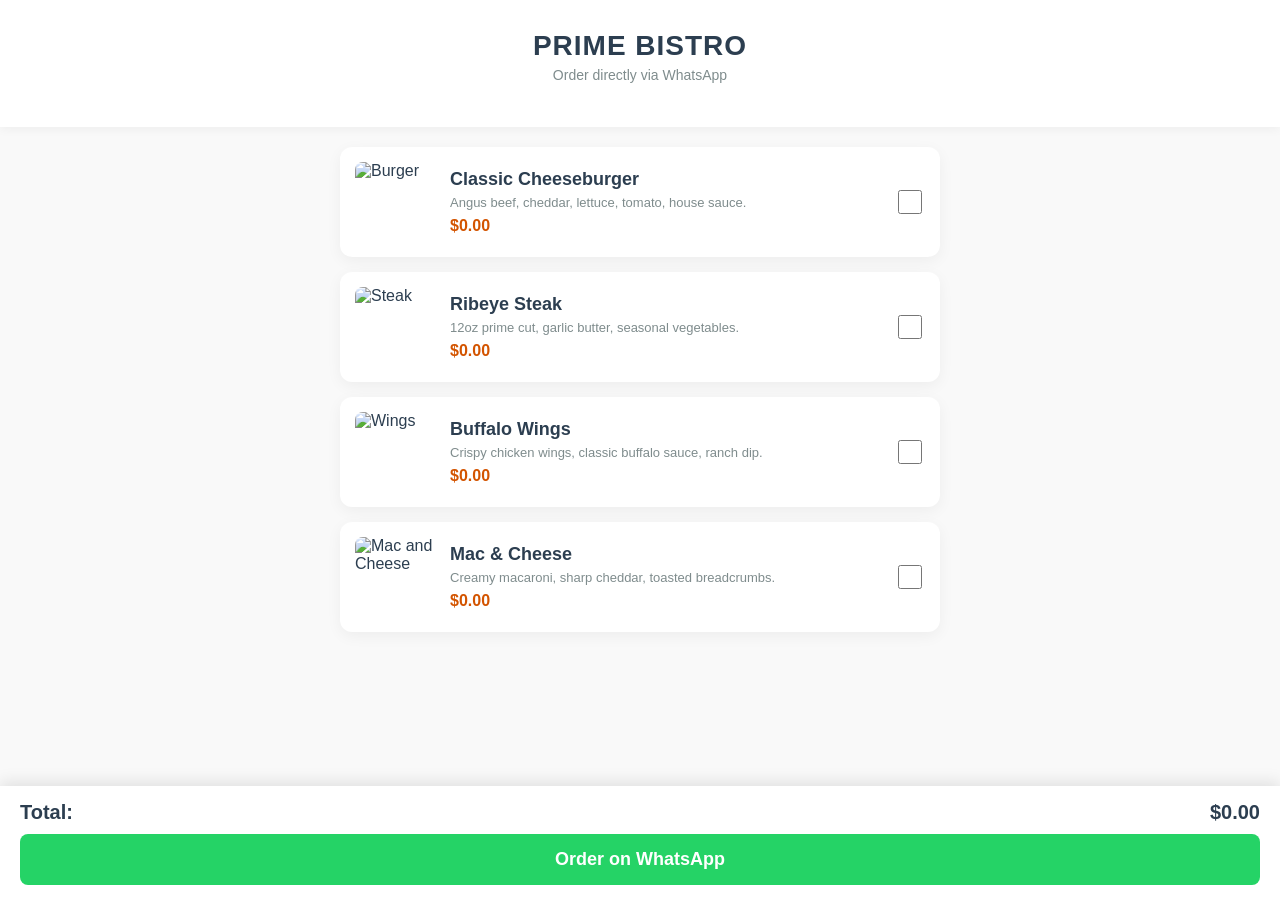
==== index.html @ 11af5650 "Update index.html" ====
<!DOCTYPE html>
<html lang="en">
<head>
    <meta charset="UTF-8">
    <meta name="viewport" content="width=device-width, initial-scale=1.0">
    <title>American Bistro Menu</title>
    <style>
        /* Design moderne et épuré pour les USA */
        :root {
            --primary-color: #d35400; /* Orange/rouge chaleureux pour l'appétit */
            --bg-color: #f9f9f9;
            --text-color: #2c3e50;
            --text-muted: #7f8c8d;
        }

        body {
            font-family: 'Segoe UI', Tahoma, Geneva, Verdana, sans-serif;
            background-color: var(--bg-color);
            color: var(--text-color);
            margin: 0;
            padding-bottom: 100px; 
        }

        header {
            background-color: #fff;
            text-align: center;
            padding: 30px 20px;
            box-shadow: 0 2px 10px rgba(0,0,0,0.05);
            margin-bottom: 20px;
        }

        header h1 {
            margin: 0;
            font-size: 28px;
            font-weight: 800;
            letter-spacing: 1px;
            text-transform: uppercase;
        }

        header p {
            margin-top: 5px;
            font-size: 14px;
            color: var(--text-muted);
        }

        .menu-container {
            padding: 0 20px;
            max-width: 600px;
            margin: auto;
        }

        /* La carte du plat : image à gauche, texte à droite */
        .plat {
            background: white;
            border-radius: 12px;
            padding: 15px;
            margin-bottom: 15px;
            display: flex;
            align-items: center;
            box-shadow: 0 4px 15px rgba(0,0,0,0.05);
            gap: 15px; /* Espace entre l'image et le texte */
        }

        .plat-image {
            width: 80px;
            height: 80px;
            border-radius: 8px;
            object-fit: cover; /* L'image remplit le carré sans se déformer */
        }

        .plat-info {
            flex-grow: 1; /* Le texte prend tout l'espace restant */
        }

        .plat-info h3 {
            margin: 0 0 5px 0;
            font-size: 18px;
            color: var(--text-color);
        }

        .plat-info p {
            margin: 0;
            font-size: 13px;
            color: var(--text-muted);
            line-height: 1.3;
        }

        .prix {
            font-weight: bold;
            color: var(--primary-color);
            font-size: 16px;
            margin-top: 5px;
            display: block;
        }

        input[type="checkbox"] {
            width: 24px;
            height: 24px;
            accent-color: var(--primary-color);
            cursor: pointer;
        }

        /* Barre de commande en bas */
        .panier {
            position: fixed;
            bottom: 0;
            left: 0;
            right: 0;
            background: white;
            padding: 15px 20px;
            box-shadow: 0 -4px 15px rgba(0,0,0,0.1);
            display: flex;
            flex-direction: column;
            gap: 10px;
        }

        .total-ligne {
            display: flex;
            justify-content: space-between;
            font-weight: bold;
            font-size: 20px;
        }

        .bouton-whatsapp {
            background-color: #25D366; /* Vert WhatsApp */
            color: white;
            border: none;
            padding: 15px;
            border-radius: 8px;
            font-size: 18px;
            font-weight: bold;
            width: 100%;
            cursor: pointer;
        }
    </style>
</head>
<body>

    <header>
        <h1>Prime Bistro</h1>
        <p>Order directly via WhatsApp</p>
    </header>

    <div class="menu-container">
        
        <!-- PLAT 1 -->
        <div class="plat">
            <img src="https://images.unsplash.com/photo-1568901346375-23c9450c58cd?w=200&q=80" alt="Burger" class="plat-image">
            <div class="plat-info">
                <h3>Classic Cheeseburger</h3>
                <p>Angus beef, cheddar, lettuce, tomato, house sauce.</p>
                <!-- LE RESTAURATEUR MET SON PRIX ICI DANS data-prix -->
                <span class="prix">$0.00</span>
            </div>
            <input type="checkbox" class="case-plat" data-nom="Classic Cheeseburger" data-prix="0">
        </div>

        <!-- PLAT 2 -->
        <div class="plat">
            <img src="https://images.unsplash.com/photo-1600891964092-4316c288032e?w=200&q=80" alt="Steak" class="plat-image">
            <div class="plat-info">
                <h3>Ribeye Steak</h3>
                <p>12oz prime cut, garlic butter, seasonal vegetables.</p>
                <span class="prix">$0.00</span>
            </div>
            <input type="checkbox" class="case-plat" data-nom="Ribeye Steak" data-prix="0">
        </div>

        <!-- PLAT 3 -->
        <div class="plat">
            <img src="https://images.unsplash.com/photo-1524114664604-cd8133cd67bd?w=200&q=80" alt="Wings" class="plat-image">
            <div class="plat-info">
                <h3>Buffalo Wings</h3>
                <p>Crispy chicken wings, classic buffalo sauce, ranch dip.</p>
                <span class="prix">$0.00</span>
            </div>
            <input type="checkbox" class="case-plat" data-nom="Buffalo Wings" data-prix="0">
        </div>

        <!-- PLAT 4 -->
        <div class="plat">
            <img src="https://images.unsplash.com/photo-1543339308-43e59d6b73a6?w=200&q=80" alt="Mac and Cheese" class="plat-image">
            <div class="plat-info">
                <h3>Mac & Cheese</h3>
                <p>Creamy macaroni, sharp cheddar, toasted breadcrumbs.</p>
                <span class="prix">$0.00</span>
            </div>
            <input type="checkbox" class="case-plat" data-nom="Mac & Cheese" data-prix="0">
        </div>

    </div>

    <div class="panier">
        <div class="total-ligne">
            <span>Total:</span>
            <span id="affichage-total">$0.00</span>
        </div>
        <button class="bouton-whatsapp" onclick="commander()">Order on WhatsApp</button>
    </div>

    <script>
        const cases = document.querySelectorAll('.case-plat');
        const affichageTotal = document.getElementById('affichage-total');

        function calculerTotal() {
            let total = 0;
            cases.forEach(caseACocher => {
                if (caseACocher.checked) {
                    total += parseFloat(caseACocher.dataset.prix);
                }
            });
            // Affiche le total avec 2 décimales
            affichageTotal.innerText = "$" + total.toFixed(2);
        }

        cases.forEach(caseACocher => {
            caseACocher.addEventListener('change', calculerTotal);
        });

        function commander() {
            let message = "Hello, I would like to order:\n";
            let total = 0;
            let aChoisiUnPlat = false;

            cases.forEach(caseACocher => {
                if (caseACocher.checked) {
                    aChoisiUnPlat = true;
                    let prix = parseFloat(caseACocher.dataset.prix);
                    message += "- " + caseACocher.dataset.nom + " ($" + prix.toFixed(2) + ")\n";
                    total += prix;
                }
            });

            if (!aChoisiUnPlat) {
                alert("Please select at least one dish.");
                return;
            }

            message += "\n*Total: $" + total.toFixed(2) + "*";

            // METTRE LE NUMÉRO DU RESTAURANT ICI
            const numeroWhatsApp = "15551234567"; 
            
            const lien = "https://wa.me/" + numeroWhatsApp + "?text=" + encodeURIComponent(message);
            window.open(lien, '_blank');
        }
    </script>
</body>
            </html>
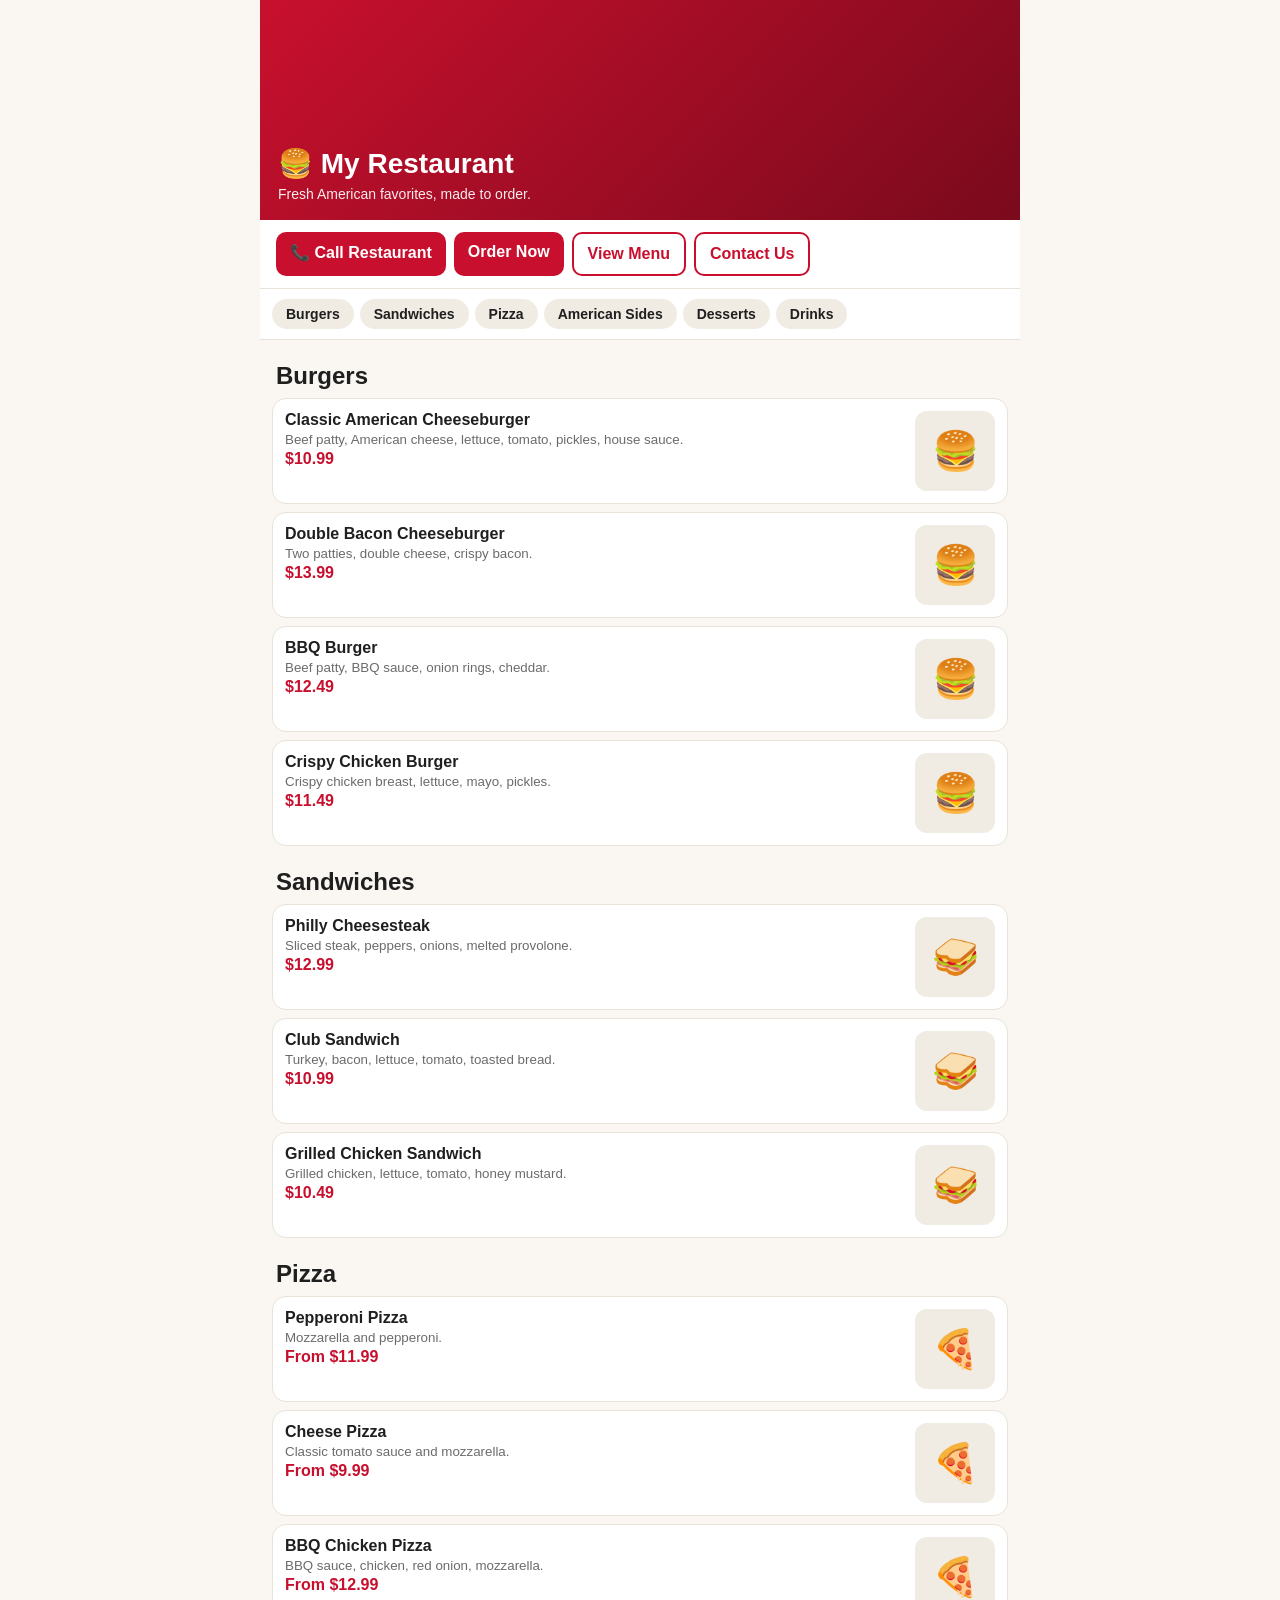
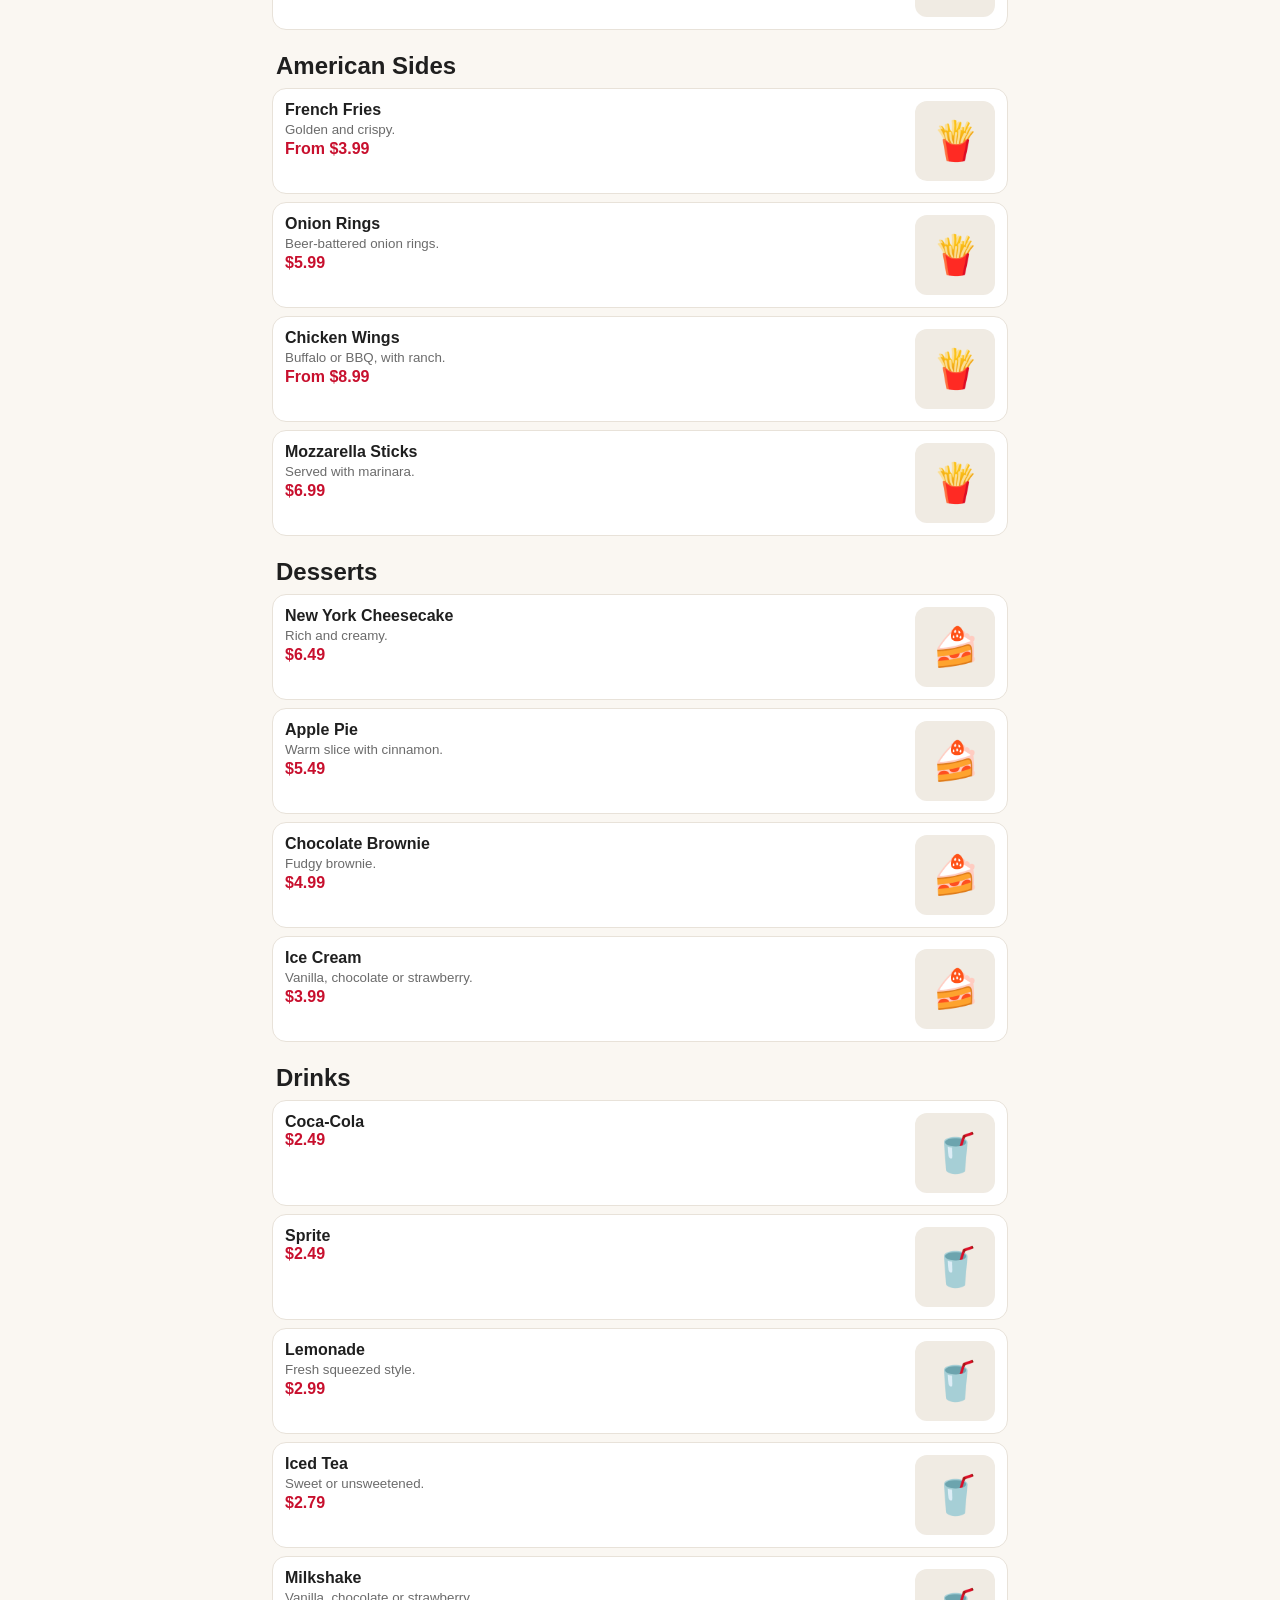
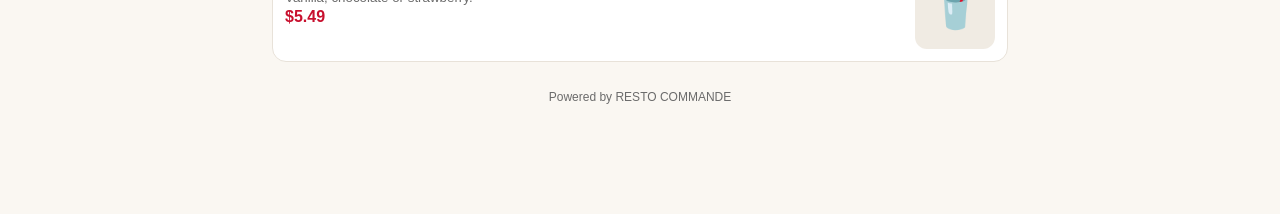
==== commit 43c3ef62: "Update index.html" ====
--- a/index.html
+++ b/index.html
@@ -1,249 +1,253 @@
-<!DOCTYPE html>
+<!doctype html>
 <html lang="en">
 <head>
-    <meta charset="UTF-8">
-    <meta name="viewport" content="width=device-width, initial-scale=1.0">
-    <title>American Bistro Menu</title>
-    <style>
-        /* Design moderne et épuré pour les USA */
-        :root {
-            --primary-color: #d35400; /* Orange/rouge chaleureux pour l'appétit */
-            --bg-color: #f9f9f9;
-            --text-color: #2c3e50;
-            --text-muted: #7f8c8d;
-        }
-
-        body {
-            font-family: 'Segoe UI', Tahoma, Geneva, Verdana, sans-serif;
-            background-color: var(--bg-color);
-            color: var(--text-color);
-            margin: 0;
-            padding-bottom: 100px; 
-        }
-
-        header {
-            background-color: #fff;
-            text-align: center;
-            padding: 30px 20px;
-            box-shadow: 0 2px 10px rgba(0,0,0,0.05);
-            margin-bottom: 20px;
-        }
-
-        header h1 {
-            margin: 0;
-            font-size: 28px;
-            font-weight: 800;
-            letter-spacing: 1px;
-            text-transform: uppercase;
-        }
-
-        header p {
-            margin-top: 5px;
-            font-size: 14px;
-            color: var(--text-muted);
-        }
-
-        .menu-container {
-            padding: 0 20px;
-            max-width: 600px;
-            margin: auto;
-        }
-
-        /* La carte du plat : image à gauche, texte à droite */
-        .plat {
-            background: white;
-            border-radius: 12px;
-            padding: 15px;
-            margin-bottom: 15px;
-            display: flex;
-            align-items: center;
-            box-shadow: 0 4px 15px rgba(0,0,0,0.05);
-            gap: 15px; /* Espace entre l'image et le texte */
-        }
-
-        .plat-image {
-            width: 80px;
-            height: 80px;
-            border-radius: 8px;
-            object-fit: cover; /* L'image remplit le carré sans se déformer */
-        }
-
-        .plat-info {
-            flex-grow: 1; /* Le texte prend tout l'espace restant */
-        }
-
-        .plat-info h3 {
-            margin: 0 0 5px 0;
-            font-size: 18px;
-            color: var(--text-color);
-        }
-
-        .plat-info p {
-            margin: 0;
-            font-size: 13px;
-            color: var(--text-muted);
-            line-height: 1.3;
-        }
-
-        .prix {
-            font-weight: bold;
-            color: var(--primary-color);
-            font-size: 16px;
-            margin-top: 5px;
-            display: block;
-        }
-
-        input[type="checkbox"] {
-            width: 24px;
-            height: 24px;
-            accent-color: var(--primary-color);
-            cursor: pointer;
-        }
-
-        /* Barre de commande en bas */
-        .panier {
-            position: fixed;
-            bottom: 0;
-            left: 0;
-            right: 0;
-            background: white;
-            padding: 15px 20px;
-            box-shadow: 0 -4px 15px rgba(0,0,0,0.1);
-            display: flex;
-            flex-direction: column;
-            gap: 10px;
-        }
-
-        .total-ligne {
-            display: flex;
-            justify-content: space-between;
-            font-weight: bold;
-            font-size: 20px;
-        }
-
-        .bouton-whatsapp {
-            background-color: #25D366; /* Vert WhatsApp */
-            color: white;
-            border: none;
-            padding: 15px;
-            border-radius: 8px;
-            font-size: 18px;
-            font-weight: bold;
-            width: 100%;
-            cursor: pointer;
-        }
-    </style>
+<meta charset="utf-8">
+<meta name="viewport" content="width=device-width,initial-scale=1">
+<title>Order Online | RESTO COMMANDE</title>
+<meta name="description" content="Order online for pickup or delivery.">
+<meta name="theme-color" content="#c8102e">
+<style>
+:root{--p:#c8102e;--bg:#faf7f2;--card:#fff;--tx:#1f1f1f;--mut:#6b6b6b;--bd:#e8e2d9}
+*{box-sizing:border-box}
+body{margin:0;font-family:-apple-system,BlinkMacSystemFont,"Segoe UI",Roboto,sans-serif;background:var(--bg);color:var(--tx);padding-bottom:90px}
+button{font:inherit;cursor:pointer}
+.wrap{max-width:760px;margin:0 auto}
+.hero{min-height:220px;background:linear-gradient(135deg,#c8102e,#7a0a1c);color:#fff;display:flex;align-items:flex-end}
+.hero .in{padding:18px;width:100%}
+.hero h1{margin:0;font-size:28px}
+.hero p{margin:6px 0 0;opacity:.92;font-size:14px}
+.actions{display:flex;gap:8px;padding:12px 16px;flex-wrap:wrap;background:var(--card);border-bottom:1px solid var(--bd)}
+.btn{border:0;border-radius:10px;padding:11px 14px;font-weight:600;text-decoration:none;display:inline-block;text-align:center}
+.btn.pri{background:var(--p);color:#fff}
+.btn.sec{background:#fff;color:var(--p);border:2px solid var(--p)}
+.btn.full{width:100%}
+.tabs{position:sticky;top:0;z-index:5;background:var(--card);display:flex;gap:6px;overflow-x:auto;padding:10px 12px;border-bottom:1px solid var(--bd)}
+.tabs a{white-space:nowrap;padding:7px 14px;border-radius:20px;background:#f0ebe3;color:var(--tx);text-decoration:none;font-size:14px;font-weight:600}
+h2{margin:22px 16px 8px}
+.item{display:flex;gap:12px;background:var(--card);margin:8px 12px;padding:12px;border-radius:14px;border:1px solid var(--bd);cursor:pointer}
+.item .t{flex:1;min-width:0}
+.item b{display:block}
+.item small{color:var(--mut);display:block;margin:3px 0}
+.item .pr{font-weight:700;color:var(--p)}
+.thumb{width:80px;height:80px;border-radius:12px;background:#f0ebe3;display:flex;align-items:center;justify-content:center;font-size:38px;flex:none}
+.bar{position:fixed;left:0;right:0;bottom:0;padding:10px 12px;background:var(--card);border-top:1px solid var(--bd);z-index:10}
+.back{position:fixed;inset:0;background:rgba(0,0,0,.5);z-index:20;display:flex;align-items:flex-end;justify-content:center}
+.sheet{background:#fff;width:100%;max-width:560px;max-height:92vh;overflow:auto;border-radius:18px 18px 0 0;padding:16px}
+.sheet h3{margin:0 0 8px}
+label.opt{display:flex;justify-content:space-between;padding:10px 0;border-bottom:1px solid var(--bd)}
+label.opt input{width:auto;margin:0 8px 0 0}
+input,textarea{width:100%;padding:11px;border:1px solid #cfc8bd;border-radius:10px;font:inherit;margin:4px 0 10px}
+.row{display:flex;justify-content:space-between;align-items:center;gap:8px}
+.qty{display:flex;align-items:center;gap:12px}
+.qty button{width:34px;height:34px;border-radius:50%;border:1px solid var(--bd);background:#fff;font-size:18px}
+.seg{display:flex;gap:8px;margin-bottom:10px}
+.seg button{flex:1;padding:10px;border-radius:10px;border:2px solid var(--bd);background:#fff;font-weight:600}
+.seg button.on{border-color:var(--p);color:var(--p)}
+.tot div{display:flex;justify-content:space-between;padding:3px 0}
+.muted{color:var(--mut)}
+.center{text-align:center;padding:30px 16px}
+footer{text-align:center;color:var(--mut);font-size:12px;padding:20px}
+</style>
 </head>
 <body>
-
-    <header>
-        <h1>Prime Bistro</h1>
-        <p>Order directly via WhatsApp</p>
-    </header>
-
-    <div class="menu-container">
-        
-        <!-- PLAT 1 -->
-        <div class="plat">
-            <img src="https://images.unsplash.com/photo-1568901346375-23c9450c58cd?w=200&q=80" alt="Burger" class="plat-image">
-            <div class="plat-info">
-                <h3>Classic Cheeseburger</h3>
-                <p>Angus beef, cheddar, lettuce, tomato, house sauce.</p>
-                <!-- LE RESTAURATEUR MET SON PRIX ICI DANS data-prix -->
-                <span class="prix">$0.00</span>
-            </div>
-            <input type="checkbox" class="case-plat" data-nom="Classic Cheeseburger" data-prix="0">
-        </div>
-
-        <!-- PLAT 2 -->
-        <div class="plat">
-            <img src="https://images.unsplash.com/photo-1600891964092-4316c288032e?w=200&q=80" alt="Steak" class="plat-image">
-            <div class="plat-info">
-                <h3>Ribeye Steak</h3>
-                <p>12oz prime cut, garlic butter, seasonal vegetables.</p>
-                <span class="prix">$0.00</span>
-            </div>
-            <input type="checkbox" class="case-plat" data-nom="Ribeye Steak" data-prix="0">
-        </div>
-
-        <!-- PLAT 3 -->
-        <div class="plat">
-            <img src="https://images.unsplash.com/photo-1524114664604-cd8133cd67bd?w=200&q=80" alt="Wings" class="plat-image">
-            <div class="plat-info">
-                <h3>Buffalo Wings</h3>
-                <p>Crispy chicken wings, classic buffalo sauce, ranch dip.</p>
-                <span class="prix">$0.00</span>
-            </div>
-            <input type="checkbox" class="case-plat" data-nom="Buffalo Wings" data-prix="0">
-        </div>
-
-        <!-- PLAT 4 -->
-        <div class="plat">
-            <img src="https://images.unsplash.com/photo-1543339308-43e59d6b73a6?w=200&q=80" alt="Mac and Cheese" class="plat-image">
-            <div class="plat-info">
-                <h3>Mac & Cheese</h3>
-                <p>Creamy macaroni, sharp cheddar, toasted breadcrumbs.</p>
-                <span class="prix">$0.00</span>
-            </div>
-            <input type="checkbox" class="case-plat" data-nom="Mac & Cheese" data-prix="0">
-        </div>
-
-    </div>
-
-    <div class="panier">
-        <div class="total-ligne">
-            <span>Total:</span>
-            <span id="affichage-total">$0.00</span>
-        </div>
-        <button class="bouton-whatsapp" onclick="commander()">Order on WhatsApp</button>
-    </div>
-
-    <script>
-        const cases = document.querySelectorAll('.case-plat');
-        const affichageTotal = document.getElementById('affichage-total');
-
-        function calculerTotal() {
-            let total = 0;
-            cases.forEach(caseACocher => {
-                if (caseACocher.checked) {
-                    total += parseFloat(caseACocher.dataset.prix);
-                }
-            });
-            // Affiche le total avec 2 décimales
-            affichageTotal.innerText = "$" + total.toFixed(2);
-        }
-
-        cases.forEach(caseACocher => {
-            caseACocher.addEventListener('change', calculerTotal);
-        });
-
-        function commander() {
-            let message = "Hello, I would like to order:\n";
-            let total = 0;
-            let aChoisiUnPlat = false;
-
-            cases.forEach(caseACocher => {
-                if (caseACocher.checked) {
-                    aChoisiUnPlat = true;
-                    let prix = parseFloat(caseACocher.dataset.prix);
-                    message += "- " + caseACocher.dataset.nom + " ($" + prix.toFixed(2) + ")\n";
-                    total += prix;
-                }
-            });
-
-            if (!aChoisiUnPlat) {
-                alert("Please select at least one dish.");
-                return;
-            }
-
-            message += "\n*Total: $" + total.toFixed(2) + "*";
-
-            // METTRE LE NUMÉRO DU RESTAURANT ICI
-            const numeroWhatsApp = "15551234567"; 
-            
-            const lien = "https://wa.me/" + numeroWhatsApp + "?text=" + encodeURIComponent(message);
-            window.open(lien, '_blank');
-        }
-    </script>
+<div class="wrap" id="app"></div>
+<div id="modal"></div>
+
+<script>
+/* RÉGLAGES DU RESTAURANT : modifie ici (nom, téléphone, etc.) */
+var RESTO = {
+  name: "My Restaurant",
+  description: "Fresh American favorites, made to order.",
+  phone: "",
+  email: "",
+  address: "",
+  hours: "Mon-Sun: 11:00 AM - 10:00 PM",
+  pickup: true,
+  delivery: true,
+  deliveryFee: 3.99,
+  taxRate: 8
+};
+
+/* MENU : modifie les noms, descriptions et prix ici */
+var EX = [{name:"Extra cheese",price:1},{name:"Bacon",price:1.5},{name:"Avocado",price:1.5}];
+var PZ = function(a,b){return [{name:'Small 10"',price:a},{name:'Large 14"',price:b}];};
+var MENU = [
+ {cat:"Burgers",icon:"🍔",items:[
+  {id:"b1",name:"Classic American Cheeseburger",desc:"Beef patty, American cheese, lettuce, tomato, pickles, house sauce.",price:10.99,extras:EX},
+  {id:"b2",name:"Double Bacon Cheeseburger",desc:"Two patties, double cheese, crispy bacon.",price:13.99,extras:EX},
+  {id:"b3",name:"BBQ Burger",desc:"Beef patty, BBQ sauce, onion rings, cheddar.",price:12.49,extras:EX},
+  {id:"b4",name:"Crispy Chicken Burger",desc:"Crispy chicken breast, lettuce, mayo, pickles.",price:11.49,extras:EX}]},
+ {cat:"Sandwiches",icon:"🥪",items:[
+  {id:"s1",name:"Philly Cheesesteak",desc:"Sliced steak, peppers, onions, melted provolone.",price:12.99},
+  {id:"s2",name:"Club Sandwich",desc:"Turkey, bacon, lettuce, tomato, toasted bread.",price:10.99},
+  {id:"s3",name:"Grilled Chicken Sandwich",desc:"Grilled chicken, lettuce, tomato, honey mustard.",price:10.49}]},
+ {cat:"Pizza",icon:"🍕",items:[
+  {id:"p1",name:"Pepperoni Pizza",desc:"Mozzarella and pepperoni.",sizes:PZ(11.99,16.99),extras:[{name:"Extra cheese",price:1.5}]},
+  {id:"p2",name:"Cheese Pizza",desc:"Classic tomato sauce and mozzarella.",sizes:PZ(9.99,14.99),extras:[{name:"Extra cheese",price:1.5}]},
+  {id:"p3",name:"BBQ Chicken Pizza",desc:"BBQ sauce, chicken, red onion, mozzarella.",sizes:PZ(12.99,17.99)}]},
+ {cat:"American Sides",icon:"🍟",items:[
+  {id:"d1",name:"French Fries",desc:"Golden and crispy.",sizes:[{name:"Regular",price:3.99},{name:"Large",price:5.49}]},
+  {id:"d2",name:"Onion Rings",desc:"Beer-battered onion rings.",price:5.99},
+  {id:"d3",name:"Chicken Wings",desc:"Buffalo or BBQ, with ranch.",sizes:[{name:"6 pieces",price:8.99},{name:"12 pieces",price:14.99}]},
+  {id:"d4",name:"Mozzarella Sticks",desc:"Served with marinara.",price:6.99}]},
+ {cat:"Desserts",icon:"🍰",items:[
+  {id:"e1",name:"New York Cheesecake",desc:"Rich and creamy.",price:6.49},
+  {id:"e2",name:"Apple Pie",desc:"Warm slice with cinnamon.",price:5.49},
+  {id:"e3",name:"Chocolate Brownie",desc:"Fudgy brownie.",price:4.99},
+  {id:"e4",name:"Ice Cream",desc:"Vanilla, chocolate or strawberry.",price:3.99}]},
+ {cat:"Drinks",icon:"🥤",items:[
+  {id:"k1",name:"Coca-Cola",desc:"",price:2.49},
+  {id:"k2",name:"Sprite",desc:"",price:2.49},
+  {id:"k3",name:"Lemonade",desc:"Fresh squeezed style.",price:2.99},
+  {id:"k4",name:"Iced Tea",desc:"Sweet or unsweetened.",price:2.79},
+  {id:"k5",name:"Milkshake",desc:"Vanilla, chocolate or strawberry.",price:5.49}]}
+];
+
+/* CODE DE LA PAGE (ne rien modifier en dessous) */
+var cart = [], mode = RESTO.pickup ? "pickup" : "delivery", sel = null;
+try { cart = JSON.parse(localStorage.getItem("rc_cart") || "[]"); } catch (e) { cart = []; }
+
+function $(id){ return document.getElementById(id); }
+function esc(s){ return String(s == null ? "" : s).replace(/[&<>"']/g, function(c){ return {"&":"&amp;","<":"&lt;",">":"&gt;",'"':"&quot;","'":"&#39;"}[c]; }); }
+function money(n){ return "$" + Number(n || 0).toFixed(2); }
+function saveCart(){ try { localStorage.setItem("rc_cart", JSON.stringify(cart)); } catch (e) {} }
+function findItem(id){ for (var i=0;i<MENU.length;i++) for (var j=0;j<MENU[i].items.length;j++) if (MENU[i].items[j].id===id) return MENU[i].items[j]; return null; }
+function minPrice(it){ return it.sizes && it.sizes.length ? Math.min.apply(null, it.sizes.map(function(s){return s.price;})) : it.price; }
+function sub(){ return cart.reduce(function(a,l){ return a + l.unit*l.qty; }, 0); }
+
+function render(){
+  var h = '<div class="hero"><div class="in"><h1>🍔 '+esc(RESTO.name)+'</h1><p>'+esc(RESTO.description)+'</p></div></div>';
+  var tel = RESTO.phone ? 'href="tel:'+esc(RESTO.phone.replace(/[^+\d]/g,""))+'"' : 'href="#" onclick="alert(\'Phone number not available yet.\');return false"';
+  h += '<div class="actions"><a class="btn pri" '+tel+'>📞 Call Restaurant</a>'+
+       '<a class="btn pri" href="#menu">Order Now</a>'+
+       '<a class="btn sec" href="#menu">View Menu</a>'+
+       '<button class="btn sec" onclick="openInfo()">Contact Us</button></div>';
+  h += '<div class="tabs" id="menu">'+MENU.map(function(c,i){return '<a href="#c'+i+'">'+esc(c.cat)+'</a>';}).join("")+'</div>';
+  MENU.forEach(function(c,i){
+    h += '<h2 id="c'+i+'">'+esc(c.cat)+'</h2>';
+    c.items.forEach(function(x){
+      h += '<div class="item" onclick="openItem(\''+x.id+'\')"><div class="t"><b>'+esc(x.name)+'</b>'+
+           (x.desc?'<small>'+esc(x.desc)+'</small>':'')+
+           '<span class="pr">'+(x.sizes?'From ':'')+money(minPrice(x))+'</span></div>'+
+           '<div class="thumb">'+c.icon+'</div></div>';
+    });
+  });
+  h += '<footer>Powered by RESTO COMMANDE</footer>';
+  var n = cart.reduce(function(a,l){return a+l.qty;},0);
+  if (n) h += '<div class="bar"><button class="btn pri full" onclick="openCart()">View Cart ('+n+') · '+money(sub())+'</button></div>';
+  $("app").innerHTML = h;
+}
+
+function closeM(){ $("modal").innerHTML = ""; }
+
+function openInfo(){
+  $("modal").innerHTML = '<div class="back" onclick="if(event.target===this)closeM()"><div class="sheet"><h3>Contact Us</h3>'+
+    (RESTO.phone?'<p>📞 <a href="tel:'+esc(RESTO.phone.replace(/[^+\d]/g,""))+'">'+esc(RESTO.phone)+'</a></p>':'')+
+    (RESTO.email?'<p>✉️ <a href="mailto:'+esc(RESTO.email)+'">'+esc(RESTO.email)+'</a></p>':'')+
+    (RESTO.address?'<p>📍 '+esc(RESTO.address)+'</p>':'')+
+    (RESTO.hours?'<p>🕒 '+esc(RESTO.hours)+'</p>':'')+
+    (!RESTO.phone&&!RESTO.email&&!RESTO.address?'<p class="muted">Contact details coming soon.</p>':'')+
+    '<button class="btn sec full" onclick="closeM()">Close</button></div></div>';
+}
+
+function openItem(id){
+  var it = findItem(id); if (!it) return;
+  sel = {it:it, size:0, extras:[], qty:1, note:""};
+  drawItem();
+}
+function unitOf(){
+  var it = sel.it, u = it.sizes ? it.sizes[sel.size].price : it.price;
+  sel.extras.forEach(function(i){ u += it.extras[i].price; });
+  return u;
+}
+function drawItem(){
+  var it = sel.it;
+  var h = '<div class="back" onclick="if(event.target===this)closeM()"><div class="sheet"><h3>'+esc(it.name)+'</h3><p class="muted">'+esc(it.desc)+'</p>';
+  if (it.sizes) {
+    h += '<b>Size</b>' + it.sizes.map(function(s,i){
+      return '<label class="opt"><span><input type="radio" name="sz" '+(sel.size===i?'checked':'')+' onchange="selSize('+i+')">'+esc(s.name)+'</span><span>'+money(s.price)+'</span></label>';
+    }).join("");
+  }
+  if (it.extras) {
+    h += '<br><b>Extras</b>' + it.extras.map(function(s,i){
+      return '<label class="opt"><span><input type="checkbox" '+(sel.extras.indexOf(i)>=0?'checked':'')+' onchange="selExtra('+i+')">'+esc(s.name)+'</span><span>+'+money(s.price)+'</span></label>';
+    }).join("");
+  }
+  h += '<br><b>Special instructions</b><textarea rows="2" placeholder="No onions, extra sauce…" oninput="sel.note=this.value">'+esc(sel.note)+'</textarea>'+
+       '<div class="row"><div class="qty"><button onclick="selQty(-1)">−</button><b>'+sel.qty+'</b><button onclick="selQty(1)">+</button></div>'+
+       '<button class="btn pri" onclick="addCart()">Add · '+money(unitOf()*sel.qty)+'</button></div></div></div>';
+  $("modal").innerHTML = h;
+}
+function selSize(i){ sel.size = i; drawItem(); }
+function selExtra(i){ var k = sel.extras.indexOf(i); if (k>=0) sel.extras.splice(k,1); else sel.extras.push(i); drawItem(); }
+function selQty(d){ sel.qty = Math.max(1, sel.qty + d); drawItem(); }
+function addCart(){
+  var it = sel.it;
+  var size = it.sizes ? it.sizes[sel.size].name : "";
+  var ex = sel.extras.map(function(i){ return it.extras[i].name; });
+  var key = [it.id, size, ex.join("|"), sel.note].join("~");
+  var line = null;
+  cart.forEach(function(l){ if (l.key === key) line = l; });
+  if (line) line.qty += sel.qty;
+  else cart.push({key:key, name:it.name, size:size, extras:ex, unit:unitOf(), qty:sel.qty, note:sel.note});
+  saveCart(); closeM(); render();
+}
+
+function openCart(){
+  if (!cart.length) { closeM(); render(); return; }
+  if (mode==="pickup" && !RESTO.pickup) mode = "delivery";
+  if (mode==="delivery" && !RESTO.delivery) mode = "pickup";
+  var fee = mode==="delivery" ? RESTO.deliveryFee : 0;
+  var tax = sub()*RESTO.taxRate/100;
+  var total = sub()+fee+tax;
+  var h = '<div class="back" onclick="if(event.target===this)closeM()"><div class="sheet"><h3>Your Cart</h3>';
+  cart.forEach(function(l,i){
+    h += '<div class="row" style="padding:8px 0;border-bottom:1px solid var(--bd)"><div><b>'+esc(l.name)+'</b>'+(l.size?' <small>('+esc(l.size)+')</small>':'')+
+      (l.extras.length?'<br><small class="muted">+ '+esc(l.extras.join(", "))+'</small>':'')+
+      (l.note?'<br><small class="muted">“'+esc(l.note)+'”</small>':'')+'<br>'+money(l.unit*l.qty)+'</div>'+
+      '<div class="qty"><button onclick="cq('+i+',-1)">−</button><b>'+l.qty+'</b><button onclick="cq('+i+',1)">+</button></div></div>';
+  });
+  h += '<br><div class="seg">'+(RESTO.pickup?'<button class="'+(mode==="pickup"?"on":"")+'" onclick="setMode(\'pickup\')">Pickup</button>':'')+
+       (RESTO.delivery?'<button class="'+(mode==="delivery"?"on":"")+'" onclick="setMode(\'delivery\')">Delivery</button>':'')+'</div>'+
+    '<input id="cn" placeholder="Your name" autocomplete="name" value="'+esc(localStorage.getItem("rc_name")||"")+'">'+
+    '<input id="cp" type="tel" placeholder="Phone number" autocomplete="tel" value="'+esc(localStorage.getItem("rc_phone")||"")+'">'+
+    (mode==="delivery"?'<input id="ca" placeholder="Delivery address" autocomplete="street-address">':'')+
+    '<div class="tot"><div><span>Subtotal</span><span>'+money(sub())+'</span></div>'+
+    (mode==="delivery"?'<div><span>Delivery fee</span><span>'+money(fee)+'</span></div>':'')+
+    '<div><span>Tax</span><span>'+money(tax)+'</span></div>'+
+    '<div><b>Total</b><b>'+money(total)+'</b></div></div><br>'+
+    '<button class="btn pri full" onclick="placeOrder()">Place Order · '+money(total)+'</button>'+
+    '<p class="muted" style="font-size:12px;text-align:center">You pay the restaurant directly when you pick up or receive your order.</p></div></div>';
+  $("modal").innerHTML = h;
+}
+function cq(i,d){ cart[i].qty += d; if (cart[i].qty<=0) cart.splice(i,1); saveCart(); openCart(); render(); }
+function setMode(m){ mode = m; openCart(); }
+
+function placeOrder(){
+  var name = $("cn").value.trim(), phone = $("cp").value.trim();
+  var addr = mode==="delivery" ? $("ca").value.trim() : "";
+  if (!name || !phone) { alert("Please enter your name and phone number."); return; }
+  if (mode==="delivery" && !addr) { alert("Please enter your delivery address."); return; }
+  var fee = mode==="delivery" ? RESTO.deliveryFee : 0;
+  var tax = +(sub()*RESTO.taxRate/100).toFixed(2);
+  var total = +(sub()+fee+tax).toFixed(2);
+  var number = String(Date.now()).slice(-6);
+  var order = {number:number, type:mode, date:new Date().toISOString(), customer:{name:name,phone:phone,address:addr},
+               items:cart, subtotal:+sub().toFixed(2), fee:fee, tax:tax, total:total, status:"new"};
+  try {
+    var all = JSON.parse(localStorage.getItem("rc_orders") || "[]");
+    all.push(order);
+    localStorage.setItem("rc_orders", JSON.stringify(all));
+    localStorage.setItem("rc_name", name); localStorage.setItem("rc_phone", phone);
+  } catch (e) {}
+  cart = []; saveCart(); render();
+  $("modal").innerHTML = '<div class="back"><div class="sheet center"><h1>✅</h1><h3>Order sent!</h3>'+
+    '<p>Your order number is <b>#'+number+'</b>.<br>'+esc(RESTO.name)+' will start preparing it.</p>'+
+    (RESTO.phone?'<p class="muted">Questions? Call '+esc(RESTO.phone)+'</p>':'')+
+    '<button class="btn pri full" onclick="closeM()">Done</button></div></div>';
+}
+
+render();
+</script>
 </body>
-            </html>
+    </html>
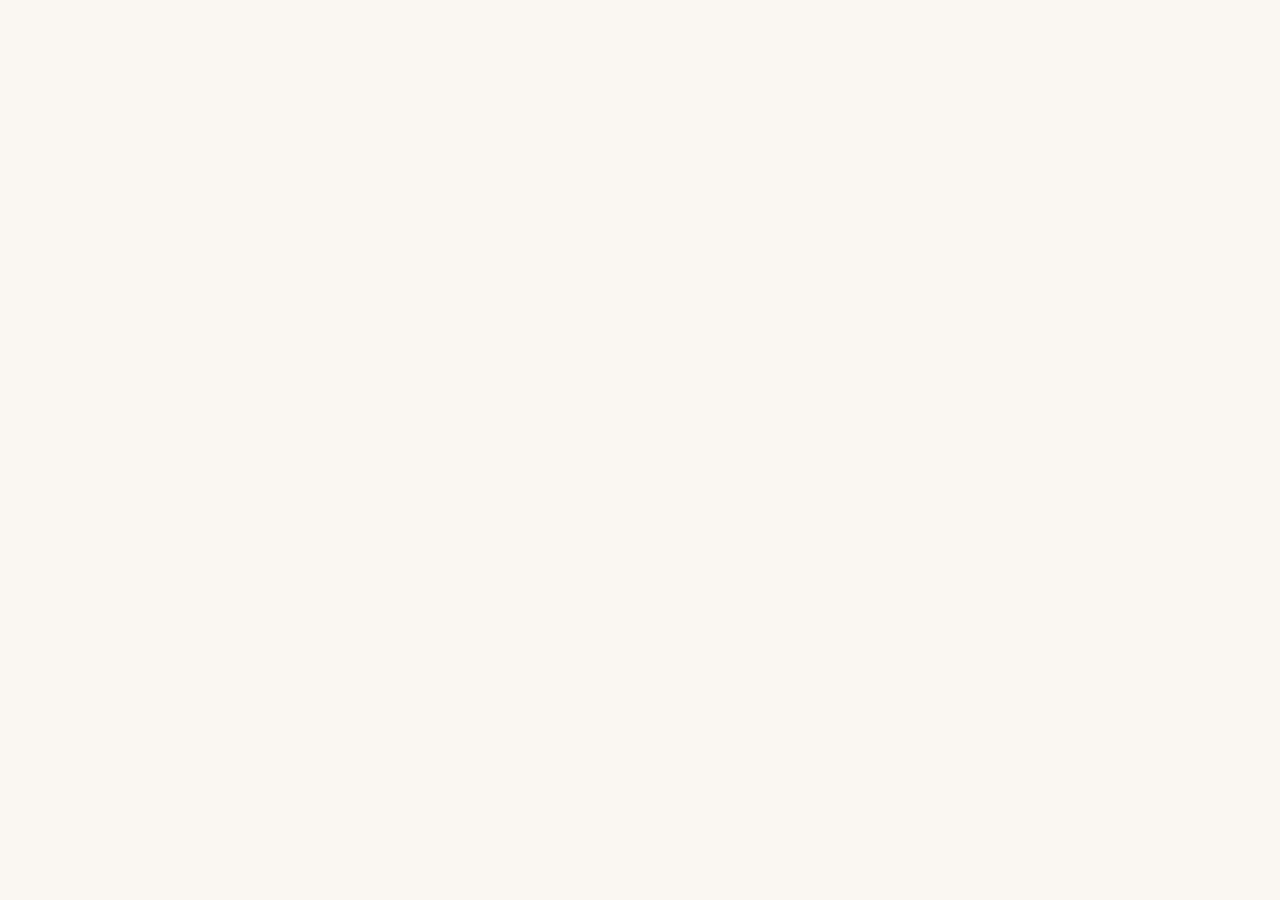
==== commit d9186220: "Update index.html" ====
--- a/index.html
+++ b/index.html
@@ -83,171 +83,4 @@
   {id:"s3",name:"Grilled Chicken Sandwich",desc:"Grilled chicken, lettuce, tomato, honey mustard.",price:10.49}]},
  {cat:"Pizza",icon:"🍕",items:[
   {id:"p1",name:"Pepperoni Pizza",desc:"Mozzarella and pepperoni.",sizes:PZ(11.99,16.99),extras:[{name:"Extra cheese",price:1.5}]},
-  {id:"p2",name:"Cheese Pizza",desc:"Classic tomato sauce and mozzarella.",sizes:PZ(9.99,14.99),extras:[{name:"Extra cheese",price:1.5}]},
-  {id:"p3",name:"BBQ Chicken Pizza",desc:"BBQ sauce, chicken, red onion, mozzarella.",sizes:PZ(12.99,17.99)}]},
- {cat:"American Sides",icon:"🍟",items:[
-  {id:"d1",name:"French Fries",desc:"Golden and crispy.",sizes:[{name:"Regular",price:3.99},{name:"Large",price:5.49}]},
-  {id:"d2",name:"Onion Rings",desc:"Beer-battered onion rings.",price:5.99},
-  {id:"d3",name:"Chicken Wings",desc:"Buffalo or BBQ, with ranch.",sizes:[{name:"6 pieces",price:8.99},{name:"12 pieces",price:14.99}]},
-  {id:"d4",name:"Mozzarella Sticks",desc:"Served with marinara.",price:6.99}]},
- {cat:"Desserts",icon:"🍰",items:[
-  {id:"e1",name:"New York Cheesecake",desc:"Rich and creamy.",price:6.49},
-  {id:"e2",name:"Apple Pie",desc:"Warm slice with cinnamon.",price:5.49},
-  {id:"e3",name:"Chocolate Brownie",desc:"Fudgy brownie.",price:4.99},
-  {id:"e4",name:"Ice Cream",desc:"Vanilla, chocolate or strawberry.",price:3.99}]},
- {cat:"Drinks",icon:"🥤",items:[
-  {id:"k1",name:"Coca-Cola",desc:"",price:2.49},
-  {id:"k2",name:"Sprite",desc:"",price:2.49},
-  {id:"k3",name:"Lemonade",desc:"Fresh squeezed style.",price:2.99},
-  {id:"k4",name:"Iced Tea",desc:"Sweet or unsweetened.",price:2.79},
-  {id:"k5",name:"Milkshake",desc:"Vanilla, chocolate or strawberry.",price:5.49}]}
-];
-
-/* CODE DE LA PAGE (ne rien modifier en dessous) */
-var cart = [], mode = RESTO.pickup ? "pickup" : "delivery", sel = null;
-try { cart = JSON.parse(localStorage.getItem("rc_cart") || "[]"); } catch (e) { cart = []; }
-
-function $(id){ return document.getElementById(id); }
-function esc(s){ return String(s == null ? "" : s).replace(/[&<>"']/g, function(c){ return {"&":"&amp;","<":"&lt;",">":"&gt;",'"':"&quot;","'":"&#39;"}[c]; }); }
-function money(n){ return "$" + Number(n || 0).toFixed(2); }
-function saveCart(){ try { localStorage.setItem("rc_cart", JSON.stringify(cart)); } catch (e) {} }
-function findItem(id){ for (var i=0;i<MENU.length;i++) for (var j=0;j<MENU[i].items.length;j++) if (MENU[i].items[j].id===id) return MENU[i].items[j]; return null; }
-function minPrice(it){ return it.sizes && it.sizes.length ? Math.min.apply(null, it.sizes.map(function(s){return s.price;})) : it.price; }
-function sub(){ return cart.reduce(function(a,l){ return a + l.unit*l.qty; }, 0); }
-
-function render(){
-  var h = '<div class="hero"><div class="in"><h1>🍔 '+esc(RESTO.name)+'</h1><p>'+esc(RESTO.description)+'</p></div></div>';
-  var tel = RESTO.phone ? 'href="tel:'+esc(RESTO.phone.replace(/[^+\d]/g,""))+'"' : 'href="#" onclick="alert(\'Phone number not available yet.\');return false"';
-  h += '<div class="actions"><a class="btn pri" '+tel+'>📞 Call Restaurant</a>'+
-       '<a class="btn pri" href="#menu">Order Now</a>'+
-       '<a class="btn sec" href="#menu">View Menu</a>'+
-       '<button class="btn sec" onclick="openInfo()">Contact Us</button></div>';
-  h += '<div class="tabs" id="menu">'+MENU.map(function(c,i){return '<a href="#c'+i+'">'+esc(c.cat)+'</a>';}).join("")+'</div>';
-  MENU.forEach(function(c,i){
-    h += '<h2 id="c'+i+'">'+esc(c.cat)+'</h2>';
-    c.items.forEach(function(x){
-      h += '<div class="item" onclick="openItem(\''+x.id+'\')"><div class="t"><b>'+esc(x.name)+'</b>'+
-           (x.desc?'<small>'+esc(x.desc)+'</small>':'')+
-           '<span class="pr">'+(x.sizes?'From ':'')+money(minPrice(x))+'</span></div>'+
-           '<div class="thumb">'+c.icon+'</div></div>';
-    });
-  });
-  h += '<footer>Powered by RESTO COMMANDE</footer>';
-  var n = cart.reduce(function(a,l){return a+l.qty;},0);
-  if (n) h += '<div class="bar"><button class="btn pri full" onclick="openCart()">View Cart ('+n+') · '+money(sub())+'</button></div>';
-  $("app").innerHTML = h;
-}
-
-function closeM(){ $("modal").innerHTML = ""; }
-
-function openInfo(){
-  $("modal").innerHTML = '<div class="back" onclick="if(event.target===this)closeM()"><div class="sheet"><h3>Contact Us</h3>'+
-    (RESTO.phone?'<p>📞 <a href="tel:'+esc(RESTO.phone.replace(/[^+\d]/g,""))+'">'+esc(RESTO.phone)+'</a></p>':'')+
-    (RESTO.email?'<p>✉️ <a href="mailto:'+esc(RESTO.email)+'">'+esc(RESTO.email)+'</a></p>':'')+
-    (RESTO.address?'<p>📍 '+esc(RESTO.address)+'</p>':'')+
-    (RESTO.hours?'<p>🕒 '+esc(RESTO.hours)+'</p>':'')+
-    (!RESTO.phone&&!RESTO.email&&!RESTO.address?'<p class="muted">Contact details coming soon.</p>':'')+
-    '<button class="btn sec full" onclick="closeM()">Close</button></div></div>';
-}
-
-function openItem(id){
-  var it = findItem(id); if (!it) return;
-  sel = {it:it, size:0, extras:[], qty:1, note:""};
-  drawItem();
-}
-function unitOf(){
-  var it = sel.it, u = it.sizes ? it.sizes[sel.size].price : it.price;
-  sel.extras.forEach(function(i){ u += it.extras[i].price; });
-  return u;
-}
-function drawItem(){
-  var it = sel.it;
-  var h = '<div class="back" onclick="if(event.target===this)closeM()"><div class="sheet"><h3>'+esc(it.name)+'</h3><p class="muted">'+esc(it.desc)+'</p>';
-  if (it.sizes) {
-    h += '<b>Size</b>' + it.sizes.map(function(s,i){
-      return '<label class="opt"><span><input type="radio" name="sz" '+(sel.size===i?'checked':'')+' onchange="selSize('+i+')">'+esc(s.name)+'</span><span>'+money(s.price)+'</span></label>';
-    }).join("");
-  }
-  if (it.extras) {
-    h += '<br><b>Extras</b>' + it.extras.map(function(s,i){
-      return '<label class="opt"><span><input type="checkbox" '+(sel.extras.indexOf(i)>=0?'checked':'')+' onchange="selExtra('+i+')">'+esc(s.name)+'</span><span>+'+money(s.price)+'</span></label>';
-    }).join("");
-  }
-  h += '<br><b>Special instructions</b><textarea rows="2" placeholder="No onions, extra sauce…" oninput="sel.note=this.value">'+esc(sel.note)+'</textarea>'+
-       '<div class="row"><div class="qty"><button onclick="selQty(-1)">−</button><b>'+sel.qty+'</b><button onclick="selQty(1)">+</button></div>'+
-       '<button class="btn pri" onclick="addCart()">Add · '+money(unitOf()*sel.qty)+'</button></div></div></div>';
-  $("modal").innerHTML = h;
-}
-function selSize(i){ sel.size = i; drawItem(); }
-function selExtra(i){ var k = sel.extras.indexOf(i); if (k>=0) sel.extras.splice(k,1); else sel.extras.push(i); drawItem(); }
-function selQty(d){ sel.qty = Math.max(1, sel.qty + d); drawItem(); }
-function addCart(){
-  var it = sel.it;
-  var size = it.sizes ? it.sizes[sel.size].name : "";
-  var ex = sel.extras.map(function(i){ return it.extras[i].name; });
-  var key = [it.id, size, ex.join("|"), sel.note].join("~");
-  var line = null;
-  cart.forEach(function(l){ if (l.key === key) line = l; });
-  if (line) line.qty += sel.qty;
-  else cart.push({key:key, name:it.name, size:size, extras:ex, unit:unitOf(), qty:sel.qty, note:sel.note});
-  saveCart(); closeM(); render();
-}
-
-function openCart(){
-  if (!cart.length) { closeM(); render(); return; }
-  if (mode==="pickup" && !RESTO.pickup) mode = "delivery";
-  if (mode==="delivery" && !RESTO.delivery) mode = "pickup";
-  var fee = mode==="delivery" ? RESTO.deliveryFee : 0;
-  var tax = sub()*RESTO.taxRate/100;
-  var total = sub()+fee+tax;
-  var h = '<div class="back" onclick="if(event.target===this)closeM()"><div class="sheet"><h3>Your Cart</h3>';
-  cart.forEach(function(l,i){
-    h += '<div class="row" style="padding:8px 0;border-bottom:1px solid var(--bd)"><div><b>'+esc(l.name)+'</b>'+(l.size?' <small>('+esc(l.size)+')</small>':'')+
-      (l.extras.length?'<br><small class="muted">+ '+esc(l.extras.join(", "))+'</small>':'')+
-      (l.note?'<br><small class="muted">“'+esc(l.note)+'”</small>':'')+'<br>'+money(l.unit*l.qty)+'</div>'+
-      '<div class="qty"><button onclick="cq('+i+',-1)">−</button><b>'+l.qty+'</b><button onclick="cq('+i+',1)">+</button></div></div>';
-  });
-  h += '<br><div class="seg">'+(RESTO.pickup?'<button class="'+(mode==="pickup"?"on":"")+'" onclick="setMode(\'pickup\')">Pickup</button>':'')+
-       (RESTO.delivery?'<button class="'+(mode==="delivery"?"on":"")+'" onclick="setMode(\'delivery\')">Delivery</button>':'')+'</div>'+
-    '<input id="cn" placeholder="Your name" autocomplete="name" value="'+esc(localStorage.getItem("rc_name")||"")+'">'+
-    '<input id="cp" type="tel" placeholder="Phone number" autocomplete="tel" value="'+esc(localStorage.getItem("rc_phone")||"")+'">'+
-    (mode==="delivery"?'<input id="ca" placeholder="Delivery address" autocomplete="street-address">':'')+
-    '<div class="tot"><div><span>Subtotal</span><span>'+money(sub())+'</span></div>'+
-    (mode==="delivery"?'<div><span>Delivery fee</span><span>'+money(fee)+'</span></div>':'')+
-    '<div><span>Tax</span><span>'+money(tax)+'</span></div>'+
-    '<div><b>Total</b><b>'+money(total)+'</b></div></div><br>'+
-    '<button class="btn pri full" onclick="placeOrder()">Place Order · '+money(total)+'</button>'+
-    '<p class="muted" style="font-size:12px;text-align:center">You pay the restaurant directly when you pick up or receive your order.</p></div></div>';
-  $("modal").innerHTML = h;
-}
-function cq(i,d){ cart[i].qty += d; if (cart[i].qty<=0) cart.splice(i,1); saveCart(); openCart(); render(); }
-function setMode(m){ mode = m; openCart(); }
-
-function placeOrder(){
-  var name = $("cn").value.trim(), phone = $("cp").value.trim();
-  var addr = mode==="delivery" ? $("ca").value.trim() : "";
-  if (!name || !phone) { alert("Please enter your name and phone number."); return; }
-  if (mode==="delivery" && !addr) { alert("Please enter your delivery address."); return; }
-  var fee = mode==="delivery" ? RESTO.deliveryFee : 0;
-  var tax = +(sub()*RESTO.taxRate/100).toFixed(2);
-  var total = +(sub()+fee+tax).toFixed(2);
-  var number = String(Date.now()).slice(-6);
-  var order = {number:number, type:mode, date:new Date().toISOString(), customer:{name:name,phone:phone,address:addr},
-               items:cart, subtotal:+sub().toFixed(2), fee:fee, tax:tax, total:total, status:"new"};
-  try {
-    var all = JSON.parse(localStorage.getItem("rc_orders") || "[]");
-    all.push(order);
-    localStorage.setItem("rc_orders", JSON.stringify(all));
-    localStorage.setItem("rc_name", name); localStorage.setItem("rc_phone", phone);
-  } catch (e) {}
-  cart = []; saveCart(); render();
-  $("modal").innerHTML = '<div class="back"><div class="sheet center"><h1>✅</h1><h3>Order sent!</h3>'+
-    '<p>Your order number is <b>#'+number+'</b>.<br>'+esc(RESTO.name)+' will start preparing it.</p>'+
-    (RESTO.phone?'<p class="muted">Questions? Call '+esc(RESTO.phone)+'</p>':'')+
-    '<button class="btn pri full" onclick="closeM()">Done</button></div></div>';
-}
-
-render();
-</script>
-</body>
-    </html>
+  {id:"p2",name:
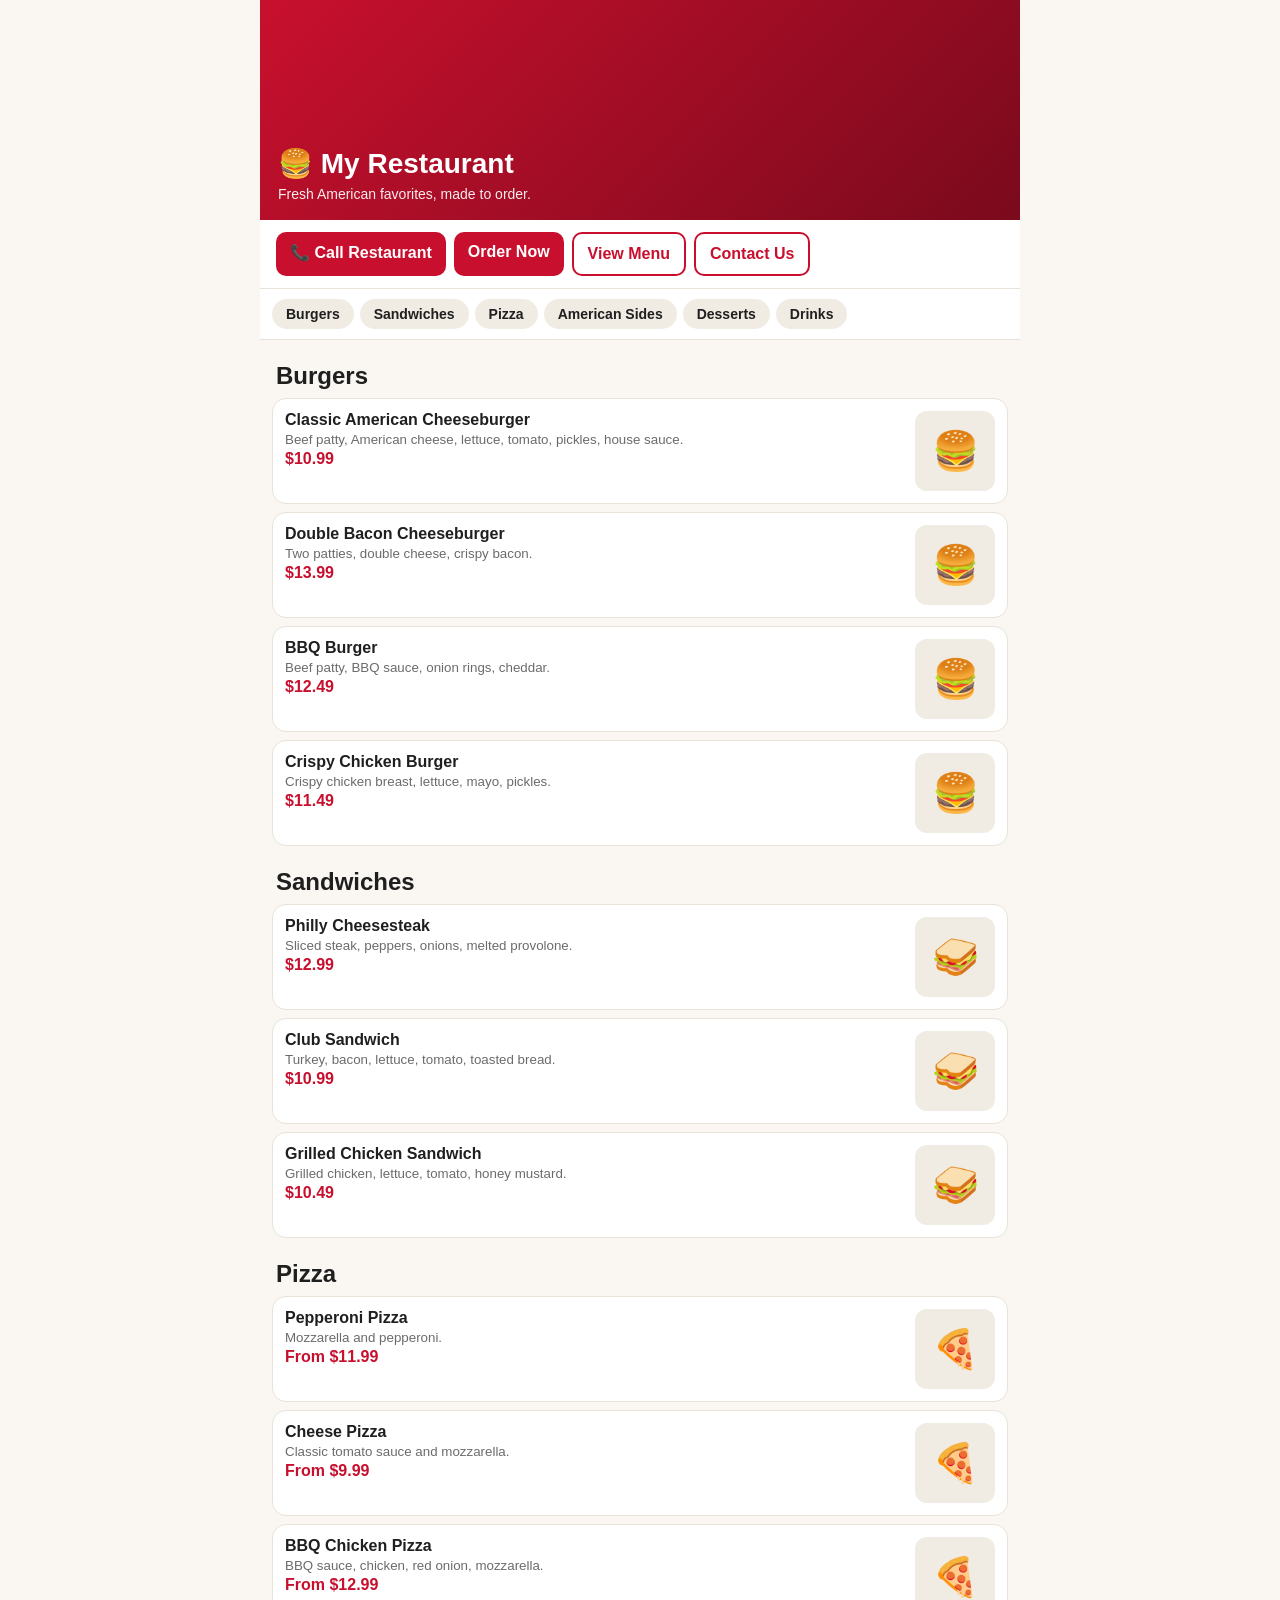
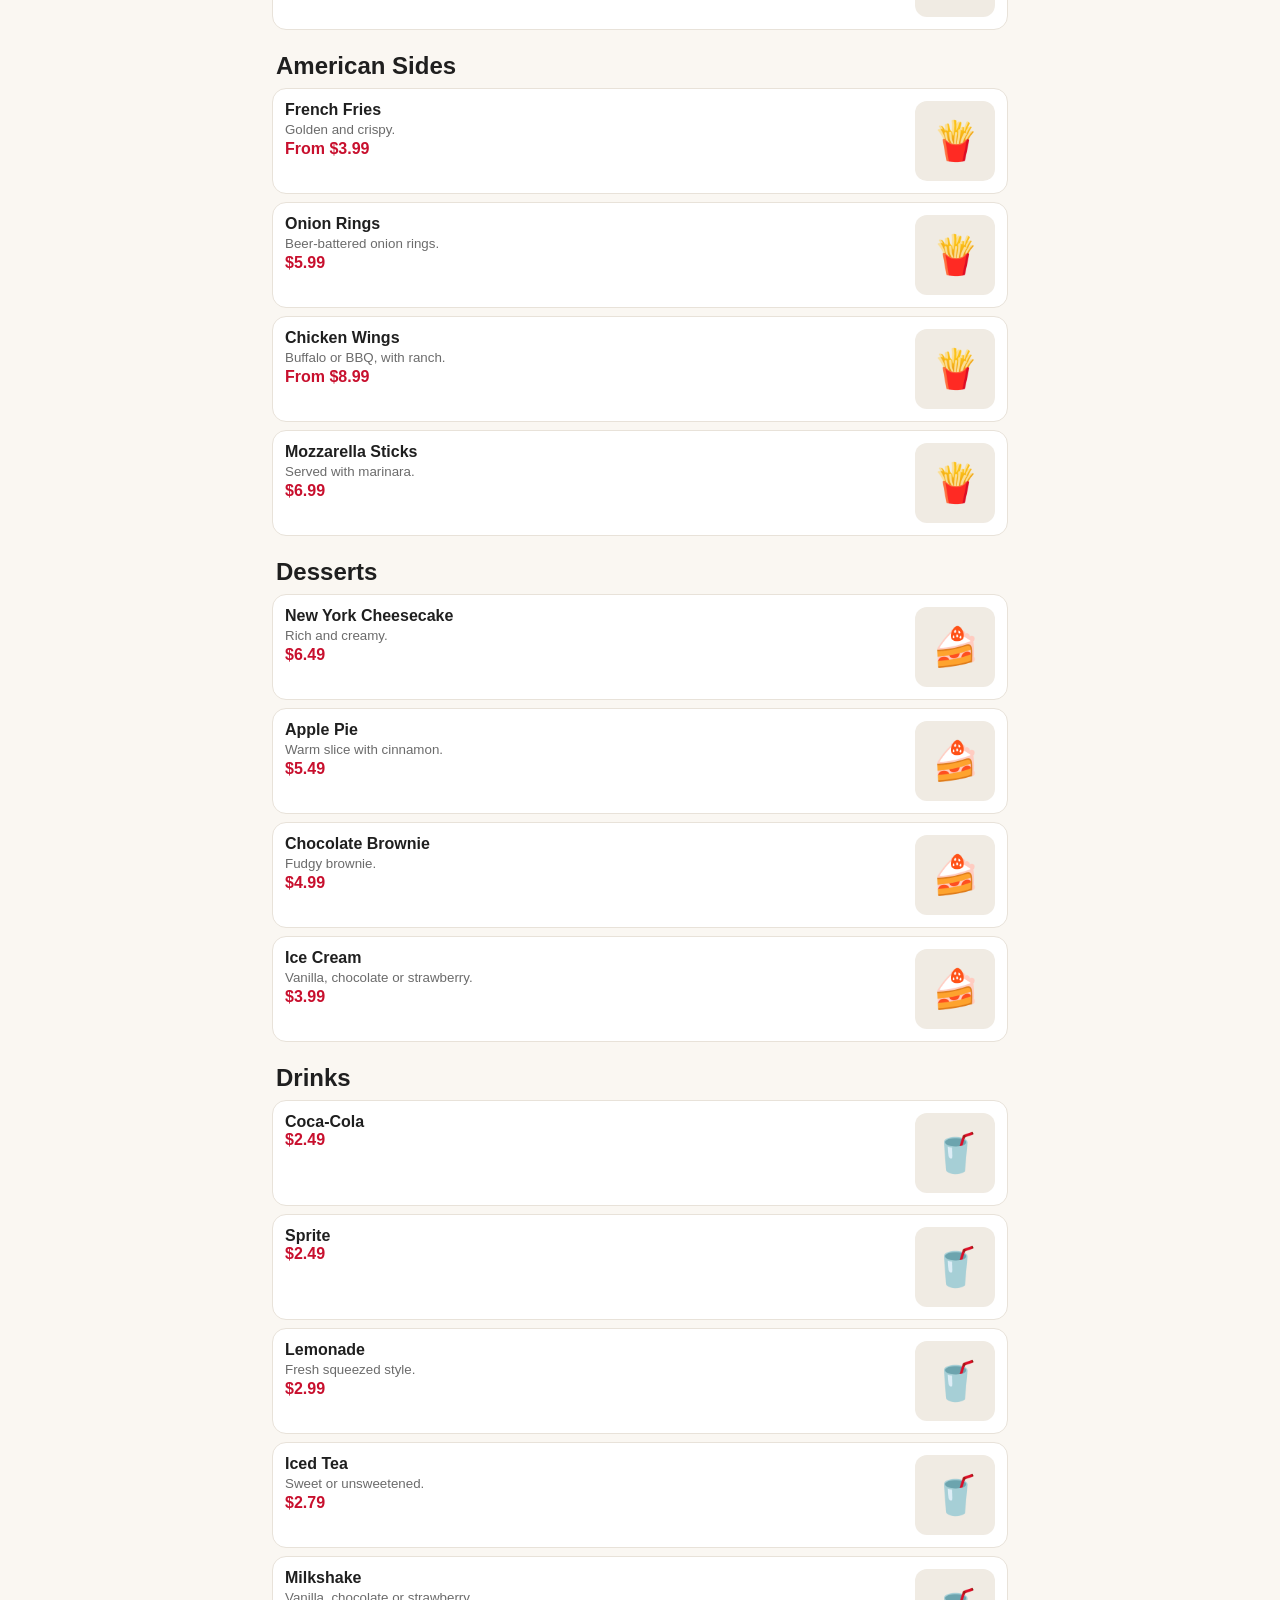
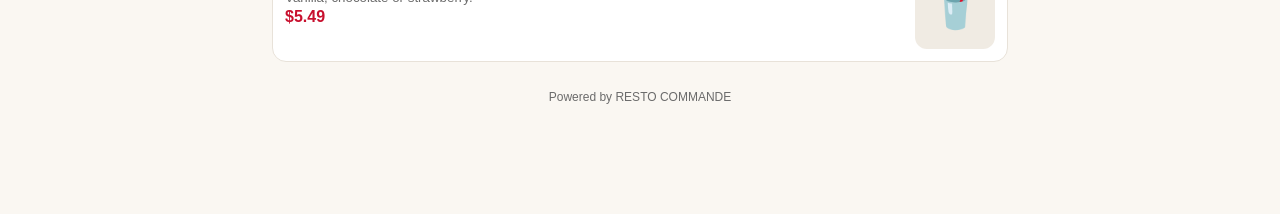
==== commit 0070495f: "Update index.html" ====
--- a/index.html
+++ b/index.html
@@ -83,4 +83,171 @@
   {id:"s3",name:"Grilled Chicken Sandwich",desc:"Grilled chicken, lettuce, tomato, honey mustard.",price:10.49}]},
  {cat:"Pizza",icon:"🍕",items:[
   {id:"p1",name:"Pepperoni Pizza",desc:"Mozzarella and pepperoni.",sizes:PZ(11.99,16.99),extras:[{name:"Extra cheese",price:1.5}]},
-  {id:"p2",name:
+  {id:"p2",name:"Cheese Pizza",desc:"Classic tomato sauce and mozzarella.",sizes:PZ(9.99,14.99),extras:[{name:"Extra cheese",price:1.5}]},
+  {id:"p3",name:"BBQ Chicken Pizza",desc:"BBQ sauce, chicken, red onion, mozzarella.",sizes:PZ(12.99,17.99)}]},
+ {cat:"American Sides",icon:"🍟",items:[
+  {id:"d1",name:"French Fries",desc:"Golden and crispy.",sizes:[{name:"Regular",price:3.99},{name:"Large",price:5.49}]},
+  {id:"d2",name:"Onion Rings",desc:"Beer-battered onion rings.",price:5.99},
+  {id:"d3",name:"Chicken Wings",desc:"Buffalo or BBQ, with ranch.",sizes:[{name:"6 pieces",price:8.99},{name:"12 pieces",price:14.99}]},
+  {id:"d4",name:"Mozzarella Sticks",desc:"Served with marinara.",price:6.99}]},
+ {cat:"Desserts",icon:"🍰",items:[
+  {id:"e1",name:"New York Cheesecake",desc:"Rich and creamy.",price:6.49},
+  {id:"e2",name:"Apple Pie",desc:"Warm slice with cinnamon.",price:5.49},
+  {id:"e3",name:"Chocolate Brownie",desc:"Fudgy brownie.",price:4.99},
+  {id:"e4",name:"Ice Cream",desc:"Vanilla, chocolate or strawberry.",price:3.99}]},
+ {cat:"Drinks",icon:"🥤",items:[
+  {id:"k1",name:"Coca-Cola",desc:"",price:2.49},
+  {id:"k2",name:"Sprite",desc:"",price:2.49},
+  {id:"k3",name:"Lemonade",desc:"Fresh squeezed style.",price:2.99},
+  {id:"k4",name:"Iced Tea",desc:"Sweet or unsweetened.",price:2.79},
+  {id:"k5",name:"Milkshake",desc:"Vanilla, chocolate or strawberry.",price:5.49}]}
+];
+
+/* CODE DE LA PAGE (ne rien modifier en dessous) */
+var cart = [], mode = RESTO.pickup ? "pickup" : "delivery", sel = null;
+try { cart = JSON.parse(localStorage.getItem("rc_cart") || "[]"); } catch (e) { cart = []; }
+
+function $(id){ return document.getElementById(id); }
+function esc(s){ return String(s == null ? "" : s).replace(/[&<>"']/g, function(c){ return {"&":"&amp;","<":"&lt;",">":"&gt;",'"':"&quot;","'":"&#39;"}[c]; }); }
+function money(n){ return "$" + Number(n || 0).toFixed(2); }
+function saveCart(){ try { localStorage.setItem("rc_cart", JSON.stringify(cart)); } catch (e) {} }
+function findItem(id){ for (var i=0;i<MENU.length;i++) for (var j=0;j<MENU[i].items.length;j++) if (MENU[i].items[j].id===id) return MENU[i].items[j]; return null; }
+function minPrice(it){ return it.sizes && it.sizes.length ? Math.min.apply(null, it.sizes.map(function(s){return s.price;})) : it.price; }
+function sub(){ return cart.reduce(function(a,l){ return a + l.unit*l.qty; }, 0); }
+
+function render(){
+  var h = '<div class="hero"><div class="in"><h1>🍔 '+esc(RESTO.name)+'</h1><p>'+esc(RESTO.description)+'</p></div></div>';
+  var tel = RESTO.phone ? 'href="tel:'+esc(RESTO.phone.replace(/[^+\d]/g,""))+'"' : 'href="#" onclick="alert(\'Phone number not available yet.\');return false"';
+  h += '<div class="actions"><a class="btn pri" '+tel+'>📞 Call Restaurant</a>'+
+       '<a class="btn pri" href="#menu">Order Now</a>'+
+       '<a class="btn sec" href="#menu">View Menu</a>'+
+       '<button class="btn sec" onclick="openInfo()">Contact Us</button></div>';
+  h += '<div class="tabs" id="menu">'+MENU.map(function(c,i){return '<a href="#c'+i+'">'+esc(c.cat)+'</a>';}).join("")+'</div>';
+  MENU.forEach(function(c,i){
+    h += '<h2 id="c'+i+'">'+esc(c.cat)+'</h2>';
+    c.items.forEach(function(x){
+      h += '<div class="item" onclick="openItem(\''+x.id+'\')"><div class="t"><b>'+esc(x.name)+'</b>'+
+           (x.desc?'<small>'+esc(x.desc)+'</small>':'')+
+           '<span class="pr">'+(x.sizes?'From ':'')+money(minPrice(x))+'</span></div>'+
+           '<div class="thumb">'+c.icon+'</div></div>';
+    });
+  });
+  h += '<footer>Powered by RESTO COMMANDE</footer>';
+  var n = cart.reduce(function(a,l){return a+l.qty;},0);
+  if (n) h += '<div class="bar"><button class="btn pri full" onclick="openCart()">View Cart ('+n+') · '+money(sub())+'</button></div>';
+  $("app").innerHTML = h;
+}
+
+function closeM(){ $("modal").innerHTML = ""; }
+
+function openInfo(){
+  $("modal").innerHTML = '<div class="back" onclick="if(event.target===this)closeM()"><div class="sheet"><h3>Contact Us</h3>'+
+    (RESTO.phone?'<p>📞 <a href="tel:'+esc(RESTO.phone.replace(/[^+\d]/g,""))+'">'+esc(RESTO.phone)+'</a></p>':'')+
+    (RESTO.email?'<p>✉️ <a href="mailto:'+esc(RESTO.email)+'">'+esc(RESTO.email)+'</a></p>':'')+
+    (RESTO.address?'<p>📍 '+esc(RESTO.address)+'</p>':'')+
+    (RESTO.hours?'<p>🕒 '+esc(RESTO.hours)+'</p>':'')+
+    (!RESTO.phone&&!RESTO.email&&!RESTO.address?'<p class="muted">Contact details coming soon.</p>':'')+
+    '<button class="btn sec full" onclick="closeM()">Close</button></div></div>';
+}
+
+function openItem(id){
+  var it = findItem(id); if (!it) return;
+  sel = {it:it, size:0, extras:[], qty:1, note:""};
+  drawItem();
+}
+function unitOf(){
+  var it = sel.it, u = it.sizes ? it.sizes[sel.size].price : it.price;
+  sel.extras.forEach(function(i){ u += it.extras[i].price; });
+  return u;
+}
+function drawItem(){
+  var it = sel.it;
+  var h = '<div class="back" onclick="if(event.target===this)closeM()"><div class="sheet"><h3>'+esc(it.name)+'</h3><p class="muted">'+esc(it.desc)+'</p>';
+  if (it.sizes) {
+    h += '<b>Size</b>' + it.sizes.map(function(s,i){
+      return '<label class="opt"><span><input type="radio" name="sz" '+(sel.size===i?'checked':'')+' onchange="selSize('+i+')">'+esc(s.name)+'</span><span>'+money(s.price)+'</span></label>';
+    }).join("");
+  }
+  if (it.extras) {
+    h += '<br><b>Extras</b>' + it.extras.map(function(s,i){
+      return '<label class="opt"><span><input type="checkbox" '+(sel.extras.indexOf(i)>=0?'checked':'')+' onchange="selExtra('+i+')">'+esc(s.name)+'</span><span>+'+money(s.price)+'</span></label>';
+    }).join("");
+  }
+  h += '<br><b>Special instructions</b><textarea rows="2" placeholder="No onions, extra sauce…" oninput="sel.note=this.value">'+esc(sel.note)+'</textarea>'+
+       '<div class="row"><div class="qty"><button onclick="selQty(-1)">−</button><b>'+sel.qty+'</b><button onclick="selQty(1)">+</button></div>'+
+       '<button class="btn pri" onclick="addCart()">Add · '+money(unitOf()*sel.qty)+'</button></div></div></div>';
+  $("modal").innerHTML = h;
+}
+function selSize(i){ sel.size = i; drawItem(); }
+function selExtra(i){ var k = sel.extras.indexOf(i); if (k>=0) sel.extras.splice(k,1); else sel.extras.push(i); drawItem(); }
+function selQty(d){ sel.qty = Math.max(1, sel.qty + d); drawItem(); }
+function addCart(){
+  var it = sel.it;
+  var size = it.sizes ? it.sizes[sel.size].name : "";
+  var ex = sel.extras.map(function(i){ return it.extras[i].name; });
+  var key = [it.id, size, ex.join("|"), sel.note].join("~");
+  var line = null;
+  cart.forEach(function(l){ if (l.key === key) line = l; });
+  if (line) line.qty += sel.qty;
+  else cart.push({key:key, name:it.name, size:size, extras:ex, unit:unitOf(), qty:sel.qty, note:sel.note});
+  saveCart(); closeM(); render();
+}
+
+function openCart(){
+  if (!cart.length) { closeM(); render(); return; }
+  if (mode==="pickup" && !RESTO.pickup) mode = "delivery";
+  if (mode==="delivery" && !RESTO.delivery) mode = "pickup";
+  var fee = mode==="delivery" ? RESTO.deliveryFee : 0;
+  var tax = sub()*RESTO.taxRate/100;
+  var total = sub()+fee+tax;
+  var h = '<div class="back" onclick="if(event.target===this)closeM()"><div class="sheet"><h3>Your Cart</h3>';
+  cart.forEach(function(l,i){
+    h += '<div class="row" style="padding:8px 0;border-bottom:1px solid var(--bd)"><div><b>'+esc(l.name)+'</b>'+(l.size?' <small>('+esc(l.size)+')</small>':'')+
+      (l.extras.length?'<br><small class="muted">+ '+esc(l.extras.join(", "))+'</small>':'')+
+      (l.note?'<br><small class="muted">“'+esc(l.note)+'”</small>':'')+'<br>'+money(l.unit*l.qty)+'</div>'+
+      '<div class="qty"><button onclick="cq('+i+',-1)">−</button><b>'+l.qty+'</b><button onclick="cq('+i+',1)">+</button></div></div>';
+  });
+  h += '<br><div class="seg">'+(RESTO.pickup?'<button class="'+(mode==="pickup"?"on":"")+'" onclick="setMode(\'pickup\')">Pickup</button>':'')+
+       (RESTO.delivery?'<button class="'+(mode==="delivery"?"on":"")+'" onclick="setMode(\'delivery\')">Delivery</button>':'')+'</div>'+
+    '<input id="cn" placeholder="Your name" autocomplete="name" value="'+esc(localStorage.getItem("rc_name")||"")+'">'+
+    '<input id="cp" type="tel" placeholder="Phone number" autocomplete="tel" value="'+esc(localStorage.getItem("rc_phone")||"")+'">'+
+    (mode==="delivery"?'<input id="ca" placeholder="Delivery address" autocomplete="street-address">':'')+
+    '<div class="tot"><div><span>Subtotal</span><span>'+money(sub())+'</span></div>'+
+    (mode==="delivery"?'<div><span>Delivery fee</span><span>'+money(fee)+'</span></div>':'')+
+    '<div><span>Tax</span><span>'+money(tax)+'</span></div>'+
+    '<div><b>Total</b><b>'+money(total)+'</b></div></div><br>'+
+    '<button class="btn pri full" onclick="placeOrder()">Place Order · '+money(total)+'</button>'+
+    '<p class="muted" style="font-size:12px;text-align:center">You pay the restaurant directly when you pick up or receive your order.</p></div></div>';
+  $("modal").innerHTML = h;
+}
+function cq(i,d){ cart[i].qty += d; if (cart[i].qty<=0) cart.splice(i,1); saveCart(); openCart(); render(); }
+function setMode(m){ mode = m; openCart(); }
+
+function placeOrder(){
+  var name = $("cn").value.trim(), phone = $("cp").value.trim();
+  var addr = mode==="delivery" ? $("ca").value.trim() : "";
+  if (!name || !phone) { alert("Please enter your name and phone number."); return; }
+  if (mode==="delivery" && !addr) { alert("Please enter your delivery address."); return; }
+  var fee = mode==="delivery" ? RESTO.deliveryFee : 0;
+  var tax = +(sub()*RESTO.taxRate/100).toFixed(2);
+  var total = +(sub()+fee+tax).toFixed(2);
+  var number = String(Date.now()).slice(-6);
+  var order = {number:number, type:mode, date:new Date().toISOString(), customer:{name:name,phone:phone,address:addr},
+               items:cart, subtotal:+sub().toFixed(2), fee:fee, tax:tax, total:total, status:"new"};
+  try {
+    var all = JSON.parse(localStorage.getItem("rc_orders") || "[]");
+    all.push(order);
+    localStorage.setItem("rc_orders", JSON.stringify(all));
+    localStorage.setItem("rc_name", name); localStorage.setItem("rc_phone", phone);
+  } catch (e) {}
+  cart = []; saveCart(); render();
+  $("modal").innerHTML = '<div class="back"><div class="sheet center"><h1>✅</h1><h3>Order sent!</h3>'+
+    '<p>Your order number is <b>#'+number+'</b>.<br>'+esc(RESTO.name)+' will start preparing it.</p>'+
+    (RESTO.phone?'<p class="muted">Questions? Call '+esc(RESTO.phone)+'</p>':'')+
+    '<button class="btn pri full" onclick="closeM()">Done</button></div></div>';
+}
+
+render();
+</script>
+</body>
+  </html>
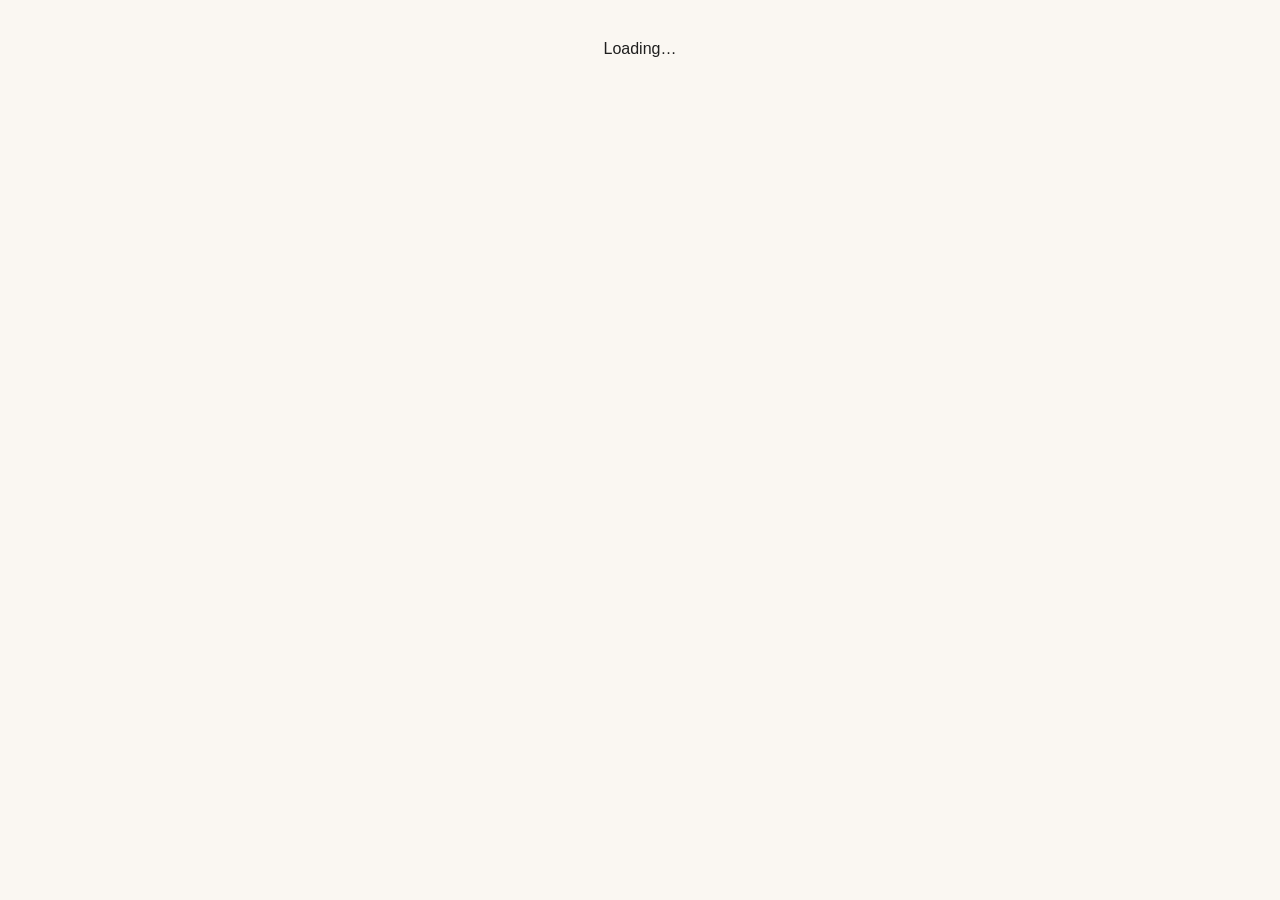
==== commit ba261242: "Update index.html" ====
--- a/index.html
+++ b/index.html
@@ -11,32 +11,35 @@
 *{box-sizing:border-box}
 body{margin:0;font-family:-apple-system,BlinkMacSystemFont,"Segoe UI",Roboto,sans-serif;background:var(--bg);color:var(--tx);padding-bottom:90px}
 button{font:inherit;cursor:pointer}
-.wrap{max-width:760px;margin:0 auto}
-.hero{min-height:220px;background:linear-gradient(135deg,#c8102e,#7a0a1c);color:#fff;display:flex;align-items:flex-end}
-.hero .in{padding:18px;width:100%}
-.hero h1{margin:0;font-size:28px}
-.hero p{margin:6px 0 0;opacity:.92;font-size:14px}
+.hero{position:relative;min-height:210px;background:#333 center/cover;color:#fff;display:flex;align-items:flex-end}
+.hero:before{content:"";position:absolute;inset:0;background:linear-gradient(transparent 20%,rgba(0,0,0,.75))}
+.hero .in{position:relative;padding:16px;width:100%}
+.logo{width:64px;height:64px;border-radius:14px;object-fit:cover;background:#fff;border:2px solid #fff;margin-bottom:8px}
+.hero h1{margin:0;font-size:26px}
+.hero p{margin:4px 0 0;opacity:.9;font-size:14px}
 .actions{display:flex;gap:8px;padding:12px 16px;flex-wrap:wrap;background:var(--card);border-bottom:1px solid var(--bd)}
 .btn{border:0;border-radius:10px;padding:11px 14px;font-weight:600;text-decoration:none;display:inline-block;text-align:center}
 .btn.pri{background:var(--p);color:#fff}
 .btn.sec{background:#fff;color:var(--p);border:2px solid var(--p)}
 .btn.full{width:100%}
+.btn:disabled{opacity:.5}
 .tabs{position:sticky;top:0;z-index:5;background:var(--card);display:flex;gap:6px;overflow-x:auto;padding:10px 12px;border-bottom:1px solid var(--bd)}
 .tabs a{white-space:nowrap;padding:7px 14px;border-radius:20px;background:#f0ebe3;color:var(--tx);text-decoration:none;font-size:14px;font-weight:600}
+.wrap{max-width:760px;margin:0 auto}
 h2{margin:22px 16px 8px}
 .item{display:flex;gap:12px;background:var(--card);margin:8px 12px;padding:12px;border-radius:14px;border:1px solid var(--bd);cursor:pointer}
+.item.off{opacity:.5}
 .item .t{flex:1;min-width:0}
 .item b{display:block}
 .item small{color:var(--mut);display:block;margin:3px 0}
 .item .pr{font-weight:700;color:var(--p)}
-.thumb{width:80px;height:80px;border-radius:12px;background:#f0ebe3;display:flex;align-items:center;justify-content:center;font-size:38px;flex:none}
+.thumb{width:84px;height:84px;border-radius:12px;object-fit:cover;background:#f0ebe3;display:flex;align-items:center;justify-content:center;font-size:36px;flex:none}
 .bar{position:fixed;left:0;right:0;bottom:0;padding:10px 12px;background:var(--card);border-top:1px solid var(--bd);z-index:10}
 .back{position:fixed;inset:0;background:rgba(0,0,0,.5);z-index:20;display:flex;align-items:flex-end;justify-content:center}
 .sheet{background:#fff;width:100%;max-width:560px;max-height:92vh;overflow:auto;border-radius:18px 18px 0 0;padding:16px}
 .sheet h3{margin:0 0 8px}
 label.opt{display:flex;justify-content:space-between;padding:10px 0;border-bottom:1px solid var(--bd)}
-label.opt input{width:auto;margin:0 8px 0 0}
-input,textarea{width:100%;padding:11px;border:1px solid #cfc8bd;border-radius:10px;font:inherit;margin:4px 0 10px}
+input,textarea,select{width:100%;padding:11px;border:1px solid #cfc8bd;border-radius:10px;font:inherit;margin:4px 0 10px}
 .row{display:flex;justify-content:space-between;align-items:center;gap:8px}
 .qty{display:flex;align-items:center;gap:12px}
 .qty button{width:34px;height:34px;border-radius:50%;border:1px solid var(--bd);background:#fff;font-size:18px}
@@ -45,209 +48,210 @@
 .seg button.on{border-color:var(--p);color:var(--p)}
 .tot div{display:flex;justify-content:space-between;padding:3px 0}
 .muted{color:var(--mut)}
-.center{text-align:center;padding:30px 16px}
+.center{text-align:center;padding:40px 16px}
+.closed{background:#fff3cd;color:#664d03;padding:10px 16px;text-align:center;font-weight:600}
 footer{text-align:center;color:var(--mut);font-size:12px;padding:20px}
 </style>
 </head>
 <body>
-<div class="wrap" id="app"></div>
+<div class="wrap" id="app"><div class="center">Loading…</div></div>
 <div id="modal"></div>
 
-<script>
-/* RÉGLAGES DU RESTAURANT : modifie ici (nom, téléphone, etc.) */
-var RESTO = {
-  name: "My Restaurant",
-  description: "Fresh American favorites, made to order.",
-  phone: "",
-  email: "",
-  address: "",
-  hours: "Mon-Sun: 11:00 AM - 10:00 PM",
-  pickup: true,
-  delivery: true,
-  deliveryFee: 3.99,
-  taxRate: 8
-};
-
-/* MENU : modifie les noms, descriptions et prix ici */
-var EX = [{name:"Extra cheese",price:1},{name:"Bacon",price:1.5},{name:"Avocado",price:1.5}];
-var PZ = function(a,b){return [{name:'Small 10"',price:a},{name:'Large 14"',price:b}];};
-var MENU = [
- {cat:"Burgers",icon:"🍔",items:[
-  {id:"b1",name:"Classic American Cheeseburger",desc:"Beef patty, American cheese, lettuce, tomato, pickles, house sauce.",price:10.99,extras:EX},
-  {id:"b2",name:"Double Bacon Cheeseburger",desc:"Two patties, double cheese, crispy bacon.",price:13.99,extras:EX},
-  {id:"b3",name:"BBQ Burger",desc:"Beef patty, BBQ sauce, onion rings, cheddar.",price:12.49,extras:EX},
-  {id:"b4",name:"Crispy Chicken Burger",desc:"Crispy chicken breast, lettuce, mayo, pickles.",price:11.49,extras:EX}]},
- {cat:"Sandwiches",icon:"🥪",items:[
-  {id:"s1",name:"Philly Cheesesteak",desc:"Sliced steak, peppers, onions, melted provolone.",price:12.99},
-  {id:"s2",name:"Club Sandwich",desc:"Turkey, bacon, lettuce, tomato, toasted bread.",price:10.99},
-  {id:"s3",name:"Grilled Chicken Sandwich",desc:"Grilled chicken, lettuce, tomato, honey mustard.",price:10.49}]},
- {cat:"Pizza",icon:"🍕",items:[
-  {id:"p1",name:"Pepperoni Pizza",desc:"Mozzarella and pepperoni.",sizes:PZ(11.99,16.99),extras:[{name:"Extra cheese",price:1.5}]},
-  {id:"p2",name:"Cheese Pizza",desc:"Classic tomato sauce and mozzarella.",sizes:PZ(9.99,14.99),extras:[{name:"Extra cheese",price:1.5}]},
-  {id:"p3",name:"BBQ Chicken Pizza",desc:"BBQ sauce, chicken, red onion, mozzarella.",sizes:PZ(12.99,17.99)}]},
- {cat:"American Sides",icon:"🍟",items:[
-  {id:"d1",name:"French Fries",desc:"Golden and crispy.",sizes:[{name:"Regular",price:3.99},{name:"Large",price:5.49}]},
-  {id:"d2",name:"Onion Rings",desc:"Beer-battered onion rings.",price:5.99},
-  {id:"d3",name:"Chicken Wings",desc:"Buffalo or BBQ, with ranch.",sizes:[{name:"6 pieces",price:8.99},{name:"12 pieces",price:14.99}]},
-  {id:"d4",name:"Mozzarella Sticks",desc:"Served with marinara.",price:6.99}]},
- {cat:"Desserts",icon:"🍰",items:[
-  {id:"e1",name:"New York Cheesecake",desc:"Rich and creamy.",price:6.49},
-  {id:"e2",name:"Apple Pie",desc:"Warm slice with cinnamon.",price:5.49},
-  {id:"e3",name:"Chocolate Brownie",desc:"Fudgy brownie.",price:4.99},
-  {id:"e4",name:"Ice Cream",desc:"Vanilla, chocolate or strawberry.",price:3.99}]},
- {cat:"Drinks",icon:"🥤",items:[
-  {id:"k1",name:"Coca-Cola",desc:"",price:2.49},
-  {id:"k2",name:"Sprite",desc:"",price:2.49},
-  {id:"k3",name:"Lemonade",desc:"Fresh squeezed style.",price:2.99},
-  {id:"k4",name:"Iced Tea",desc:"Sweet or unsweetened.",price:2.79},
-  {id:"k5",name:"Milkshake",desc:"Vanilla, chocolate or strawberry.",price:5.49}]}
-];
-
-/* CODE DE LA PAGE (ne rien modifier en dessous) */
-var cart = [], mode = RESTO.pickup ? "pickup" : "delivery", sel = null;
-try { cart = JSON.parse(localStorage.getItem("rc_cart") || "[]"); } catch (e) { cart = []; }
-
-function $(id){ return document.getElementById(id); }
-function esc(s){ return String(s == null ? "" : s).replace(/[&<>"']/g, function(c){ return {"&":"&amp;","<":"&lt;",">":"&gt;",'"':"&quot;","'":"&#39;"}[c]; }); }
-function money(n){ return "$" + Number(n || 0).toFixed(2); }
-function saveCart(){ try { localStorage.setItem("rc_cart", JSON.stringify(cart)); } catch (e) {} }
-function findItem(id){ for (var i=0;i<MENU.length;i++) for (var j=0;j<MENU[i].items.length;j++) if (MENU[i].items[j].id===id) return MENU[i].items[j]; return null; }
-function minPrice(it){ return it.sizes && it.sizes.length ? Math.min.apply(null, it.sizes.map(function(s){return s.price;})) : it.price; }
-function sub(){ return cart.reduce(function(a,l){ return a + l.unit*l.qty; }, 0); }
-
-function render(){
-  var h = '<div class="hero"><div class="in"><h1>🍔 '+esc(RESTO.name)+'</h1><p>'+esc(RESTO.description)+'</p></div></div>';
-  var tel = RESTO.phone ? 'href="tel:'+esc(RESTO.phone.replace(/[^+\d]/g,""))+'"' : 'href="#" onclick="alert(\'Phone number not available yet.\');return false"';
-  h += '<div class="actions"><a class="btn pri" '+tel+'>📞 Call Restaurant</a>'+
-       '<a class="btn pri" href="#menu">Order Now</a>'+
-       '<a class="btn sec" href="#menu">View Menu</a>'+
-       '<button class="btn sec" onclick="openInfo()">Contact Us</button></div>';
-  h += '<div class="tabs" id="menu">'+MENU.map(function(c,i){return '<a href="#c'+i+'">'+esc(c.cat)+'</a>';}).join("")+'</div>';
-  MENU.forEach(function(c,i){
-    h += '<h2 id="c'+i+'">'+esc(c.cat)+'</h2>';
-    c.items.forEach(function(x){
-      h += '<div class="item" onclick="openItem(\''+x.id+'\')"><div class="t"><b>'+esc(x.name)+'</b>'+
-           (x.desc?'<small>'+esc(x.desc)+'</small>':'')+
-           '<span class="pr">'+(x.sizes?'From ':'')+money(minPrice(x))+'</span></div>'+
-           '<div class="thumb">'+c.icon+'</div></div>';
+<script type="module">
+import { db } from "./firebase.js";
+import { doc, collection, onSnapshot, addDoc, serverTimestamp }
+  from "https://www.gstatic.com/firebasejs/10.12.2/firebase-firestore.js";
+
+const rid = new URLSearchParams(location.search).get("r");
+let R = null, items = [], cart = [], mode = "pickup", sel = null;
+try { cart = JSON.parse(localStorage.getItem("cart_" + rid) || "[]"); } catch (e) {}
+
+const esc = s => String(s ?? "").replace(/[&<>"']/g, c => ({ "&": "&amp;", "<": "&lt;", ">": "&gt;", '"': "&quot;", "'": "&#39;" }[c]));
+const money = n => "$" + Number(n || 0).toFixed(2);
+const $ = id => document.getElementById(id);
+const saveCart = () => { try { localStorage.setItem("cart_" + rid, JSON.stringify(cart)); } catch (e) {} };
+const EMOJI = { burger: "🍔", sandwich: "🥪", pizza: "🍕", side: "🍟", dessert: "🍰", drink: "🥤" };
+const emo = c => { c = (c || "").toLowerCase(); for (const k in EMOJI) if (c.includes(k)) return EMOJI[k]; return "🍽️"; };
+const set = () => ({ accepting: true, pickup: true, delivery: true, deliveryFee: 0, taxRate: 0, minOrder: 0, ...(R.settings || {}) });
+
+if (!rid) {
+  $("app").innerHTML = '<div class="center"><h1>🍔 RESTO COMMANDE</h1><p>Open your restaurant\'s link to order online.</p></div>';
+} else {
+  onSnapshot(doc(db, "restaurants", rid), s => {
+    R = s.exists() ? s.data() : "none";
+    if (R !== "none") {
+      document.documentElement.style.setProperty("--p", R.primary || "#c8102e");
+      document.title = (R.name || "Restaurant") + " | Order Online";
+      seo();
+    }
+    render();
+  }, () => { R = "none"; render(); });
+  onSnapshot(collection(db, "restaurants", rid, "items"), s => {
+    items = s.docs.map(d => ({ id: d.id, ...d.data() }));
+    render();
+  });
+}
+
+function seo() {
+  let el = document.getElementById("ld");
+  if (!el) { el = document.createElement("script"); el.id = "ld"; el.type = "application/ld+json"; document.head.appendChild(el); }
+  el.textContent = JSON.stringify({
+    "@context": "https://schema.org", "@type": "Restaurant", name: R.name || "", telephone: R.phone || "",
+    address: R.address || "", description: R.description || "", image: R.cover || undefined, servesCuisine: "American"
+  });
+}
+
+function render() {
+  const app = $("app");
+  if (R === null) return;
+  if (R === "none") { app.innerHTML = '<div class="center"><h2>Restaurant not found</h2></div>'; return; }
+  const S = set();
+  const cats = (R.categories || []).filter(c => items.some(i => i.category === c));
+  const tel = R.phone ? 'href="tel:' + esc(R.phone) + '"' : 'onclick="alert(\'Phone number not available\')"';
+  let h = '<div class="hero" style="' + (R.cover ? 'background-image:url(' + esc(R.cover) + ')' : '') + '"><div class="in">' +
+    (R.logo ? '<img class="logo" src="' + esc(R.logo) + '" alt="logo">' : '') +
+    '<h1>' + esc(R.name) + '</h1><p>' + esc(R.description) + '</p></div></div>';
+  if (S.accepting === false) h += '<div class="closed">We are not accepting online orders right now.</div>';
+  h += '<div class="actions"><a class="btn pri" ' + tel + '>📞 Call Restaurant</a>' +
+    '<a class="btn pri" href="#menu">Order Now</a>' +
+    '<a class="btn sec" href="#menu">View Menu</a>' +
+    '<button class="btn sec" onclick="openInfo()">Contact Us</button></div>';
+  h += '<div class="tabs" id="menu">' + cats.map((c, i) => '<a href="#c' + i + '">' + esc(c) + '</a>').join("") + '</div>';
+  cats.forEach((c, i) => {
+    h += '<h2 id="c' + i + '">' + esc(c) + '</h2>';
+    items.filter(x => x.category === c).forEach(x => {
+      h += '<div class="item' + (x.available === false ? ' off' : '') + '" onclick="openItem(\'' + x.id + '\')">' +
+        '<div class="t"><b>' + esc(x.name) + '</b><small>' + esc(x.description) + '</small>' +
+        '<span class="pr">' + (x.available === false ? 'Sold out' : ((x.sizes && x.sizes.length ? 'From ' : '') + money(x.sizes && x.sizes.length ? Math.min(...x.sizes.map(s => s.price)) : x.price))) + '</span></div>' +
+        (x.image ? '<img class="thumb" src="' + esc(x.image) + '" alt="' + esc(x.name) + '">' : '<div class="thumb">' + emo(c) + '</div>') + '</div>';
     });
   });
+  if (!cats.length) h += '<div class="center muted">Menu coming soon.</div>';
   h += '<footer>Powered by RESTO COMMANDE</footer>';
-  var n = cart.reduce(function(a,l){return a+l.qty;},0);
-  if (n) h += '<div class="bar"><button class="btn pri full" onclick="openCart()">View Cart ('+n+') · '+money(sub())+'</button></div>';
-  $("app").innerHTML = h;
-}
-
-function closeM(){ $("modal").innerHTML = ""; }
-
-function openInfo(){
-  $("modal").innerHTML = '<div class="back" onclick="if(event.target===this)closeM()"><div class="sheet"><h3>Contact Us</h3>'+
-    (RESTO.phone?'<p>📞 <a href="tel:'+esc(RESTO.phone.replace(/[^+\d]/g,""))+'">'+esc(RESTO.phone)+'</a></p>':'')+
-    (RESTO.email?'<p>✉️ <a href="mailto:'+esc(RESTO.email)+'">'+esc(RESTO.email)+'</a></p>':'')+
-    (RESTO.address?'<p>📍 '+esc(RESTO.address)+'</p>':'')+
-    (RESTO.hours?'<p>🕒 '+esc(RESTO.hours)+'</p>':'')+
-    (!RESTO.phone&&!RESTO.email&&!RESTO.address?'<p class="muted">Contact details coming soon.</p>':'')+
-    '<button class="btn sec full" onclick="closeM()">Close</button></div></div>';
-}
-
-function openItem(id){
-  var it = findItem(id); if (!it) return;
-  sel = {it:it, size:0, extras:[], qty:1, note:""};
+  const n = cart.reduce((a, l) => a + l.qty, 0);
+  if (n) h += '<div class="bar"><button class="btn pri full" onclick="openCart()">View Cart (' + n + ') · ' + money(sub()) + '</button></div>';
+  app.innerHTML = h;
+}
+
+const sub = () => cart.reduce((a, l) => a + l.unit * l.qty, 0);
+
+window.openInfo = () => {
+  const d = [["mon", "Mon"], ["tue", "Tue"], ["wed", "Wed"], ["thu", "Thu"], ["fri", "Fri"], ["sat", "Sat"], ["sun", "Sun"]];
+  const hrs = R.hours ? d.map(([k, n]) => { const x = R.hours[k]; return '<div class="row"><span>' + n + '</span><span>' + (!x || x.closed ? 'Closed' : esc(x.open) + ' – ' + esc(x.close)) + '</span></div>'; }).join("") : "";
+  $("modal").innerHTML = '<div class="back" onclick="if(event.target===this)closeM()"><div class="sheet"><h3>Contact Us</h3>' +
+    (R.phone ? '<p>📞 <a href="tel:' + esc(R.phone) + '">' + esc(R.phone) + '</a></p>' : '') +
+    (R.email ? '<p>✉️ <a href="mailto:' + esc(R.email) + '">' + esc(R.email) + '</a></p>' : '') +
+    (R.address ? '<p>📍 ' + esc(R.address) + '</p>' : '') +
+    (hrs ? '<h3>Opening Hours</h3>' + hrs : '') +
+    '<br><button class="btn sec full" onclick="closeM()">Close</button></div></div>';
+};
+window.closeM = () => { $("modal").innerHTML = ""; };
+
+window.openItem = id => {
+  const it = items.find(x => x.id === id);
+  if (!it || it.available === false) return;
+  sel = { it, size: 0, extras: [], qty: 1, note: "" };
   drawItem();
-}
-function unitOf(){
-  var it = sel.it, u = it.sizes ? it.sizes[sel.size].price : it.price;
-  sel.extras.forEach(function(i){ u += it.extras[i].price; });
+};
+function unitOf() {
+  const { it, size, extras } = sel;
+  let u = it.sizes && it.sizes.length ? it.sizes[size].price : it.price;
+  extras.forEach(i => u += (it.extras[i] || {}).price || 0);
   return u;
 }
-function drawItem(){
-  var it = sel.it;
-  var h = '<div class="back" onclick="if(event.target===this)closeM()"><div class="sheet"><h3>'+esc(it.name)+'</h3><p class="muted">'+esc(it.desc)+'</p>';
-  if (it.sizes) {
-    h += '<b>Size</b>' + it.sizes.map(function(s,i){
-      return '<label class="opt"><span><input type="radio" name="sz" '+(sel.size===i?'checked':'')+' onchange="selSize('+i+')">'+esc(s.name)+'</span><span>'+money(s.price)+'</span></label>';
-    }).join("");
+function drawItem() {
+  const { it } = sel;
+  let h = '<div class="back" onclick="if(event.target===this)closeM()"><div class="sheet">' +
+    (it.image ? '<img src="' + esc(it.image) + '" style="width:100%;border-radius:12px;max-height:200px;object-fit:cover">' : '') +
+    '<h3>' + esc(it.name) + '</h3><p class="muted">' + esc(it.description) + '</p>';
+  if (it.sizes && it.sizes.length) {
+    h += '<b>Size</b>' + it.sizes.map((s, i) => '<label class="opt"><span><input type="radio" name="sz" style="width:auto;margin:0 8px 0 0" ' + (sel.size === i ? 'checked' : '') + ' onchange="selSize(' + i + ')">' + esc(s.name) + '</span><span>' + money(s.price) + '</span></label>').join("");
   }
-  if (it.extras) {
-    h += '<br><b>Extras</b>' + it.extras.map(function(s,i){
-      return '<label class="opt"><span><input type="checkbox" '+(sel.extras.indexOf(i)>=0?'checked':'')+' onchange="selExtra('+i+')">'+esc(s.name)+'</span><span>+'+money(s.price)+'</span></label>';
-    }).join("");
+  if (it.extras && it.extras.length) {
+    h += '<br><b>Extras</b>' + it.extras.map((s, i) => '<label class="opt"><span><input type="checkbox" style="width:auto;margin:0 8px 0 0" ' + (sel.extras.includes(i) ? 'checked' : '') + ' onchange="selExtra(' + i + ')">' + esc(s.name) + '</span><span>+' + money(s.price) + '</span></label>').join("");
   }
-  h += '<br><b>Special instructions</b><textarea rows="2" placeholder="No onions, extra sauce…" oninput="sel.note=this.value">'+esc(sel.note)+'</textarea>'+
-       '<div class="row"><div class="qty"><button onclick="selQty(-1)">−</button><b>'+sel.qty+'</b><button onclick="selQty(1)">+</button></div>'+
-       '<button class="btn pri" onclick="addCart()">Add · '+money(unitOf()*sel.qty)+'</button></div></div></div>';
+  h += '<br><b>Special instructions</b><textarea id="note" rows="2" placeholder="No onions, extra sauce…" oninput="sel_note(this.value)">' + esc(sel.note) + '</textarea>' +
+    '<div class="row"><div class="qty"><button onclick="selQty(-1)">−</button><b>' + sel.qty + '</b><button onclick="selQty(1)">+</button></div>' +
+    '<button class="btn pri" onclick="addCart()">Add · ' + money(unitOf() * sel.qty) + '</button></div></div></div>';
   $("modal").innerHTML = h;
 }
-function selSize(i){ sel.size = i; drawItem(); }
-function selExtra(i){ var k = sel.extras.indexOf(i); if (k>=0) sel.extras.splice(k,1); else sel.extras.push(i); drawItem(); }
-function selQty(d){ sel.qty = Math.max(1, sel.qty + d); drawItem(); }
-function addCart(){
-  var it = sel.it;
-  var size = it.sizes ? it.sizes[sel.size].name : "";
-  var ex = sel.extras.map(function(i){ return it.extras[i].name; });
-  var key = [it.id, size, ex.join("|"), sel.note].join("~");
-  var line = null;
-  cart.forEach(function(l){ if (l.key === key) line = l; });
+window.selSize = i => { sel.size = i; drawItem(); };
+window.selExtra = i => { const k = sel.extras.indexOf(i); k >= 0 ? sel.extras.splice(k, 1) : sel.extras.push(i); drawItem(); };
+window.selQty = d => { sel.qty = Math.max(1, sel.qty + d); drawItem(); };
+window.sel_note = v => { sel.note = v; };
+window.addCart = () => {
+  const { it } = sel;
+  const size = it.sizes && it.sizes.length ? it.sizes[sel.size].name : "";
+  const ex = sel.extras.map(i => it.extras[i].name);
+  const key = [it.id, size, ex.join("|"), sel.note].join("~");
+  const line = cart.find(l => l.key === key);
   if (line) line.qty += sel.qty;
-  else cart.push({key:key, name:it.name, size:size, extras:ex, unit:unitOf(), qty:sel.qty, note:sel.note});
+  else cart.push({ key, id: it.id, name: it.name, size, extras: ex, unit: unitOf(), qty: sel.qty, note: sel.note });
   saveCart(); closeM(); render();
-}
-
-function openCart(){
+};
+
+window.openCart = () => {
+  const S = set();
   if (!cart.length) { closeM(); render(); return; }
-  if (mode==="pickup" && !RESTO.pickup) mode = "delivery";
-  if (mode==="delivery" && !RESTO.delivery) mode = "pickup";
-  var fee = mode==="delivery" ? RESTO.deliveryFee : 0;
-  var tax = sub()*RESTO.taxRate/100;
-  var total = sub()+fee+tax;
-  var h = '<div class="back" onclick="if(event.target===this)closeM()"><div class="sheet"><h3>Your Cart</h3>';
-  cart.forEach(function(l,i){
-    h += '<div class="row" style="padding:8px 0;border-bottom:1px solid var(--bd)"><div><b>'+esc(l.name)+'</b>'+(l.size?' <small>('+esc(l.size)+')</small>':'')+
-      (l.extras.length?'<br><small class="muted">+ '+esc(l.extras.join(", "))+'</small>':'')+
-      (l.note?'<br><small class="muted">“'+esc(l.note)+'”</small>':'')+'<br>'+money(l.unit*l.qty)+'</div>'+
-      '<div class="qty"><button onclick="cq('+i+',-1)">−</button><b>'+l.qty+'</b><button onclick="cq('+i+',1)">+</button></div></div>';
-  });
-  h += '<br><div class="seg">'+(RESTO.pickup?'<button class="'+(mode==="pickup"?"on":"")+'" onclick="setMode(\'pickup\')">Pickup</button>':'')+
-       (RESTO.delivery?'<button class="'+(mode==="delivery"?"on":"")+'" onclick="setMode(\'delivery\')">Delivery</button>':'')+'</div>'+
-    '<input id="cn" placeholder="Your name" autocomplete="name" value="'+esc(localStorage.getItem("rc_name")||"")+'">'+
-    '<input id="cp" type="tel" placeholder="Phone number" autocomplete="tel" value="'+esc(localStorage.getItem("rc_phone")||"")+'">'+
-    (mode==="delivery"?'<input id="ca" placeholder="Delivery address" autocomplete="street-address">':'')+
-    '<div class="tot"><div><span>Subtotal</span><span>'+money(sub())+'</span></div>'+
-    (mode==="delivery"?'<div><span>Delivery fee</span><span>'+money(fee)+'</span></div>':'')+
-    '<div><span>Tax</span><span>'+money(tax)+'</span></div>'+
-    '<div><b>Total</b><b>'+money(total)+'</b></div></div><br>'+
-    '<button class="btn pri full" onclick="placeOrder()">Place Order · '+money(total)+'</button>'+
+  if (mode === "pickup" && !S.pickup && S.delivery) mode = "delivery";
+  if (mode === "delivery" && !S.delivery && S.pickup) mode = "pickup";
+  const fee = mode === "delivery" ? Number(S.deliveryFee) : 0;
+  const tax = sub() * Number(S.taxRate) / 100;
+  const total = sub() + fee + tax;
+  let h = '<div class="back" onclick="if(event.target===this)closeM()"><div class="sheet"><h3>Your Cart</h3>';
+  cart.forEach((l, i) => {
+    h += '<div class="row" style="padding:8px 0;border-bottom:1px solid var(--bd)"><div><b>' + esc(l.name) + '</b>' + (l.size ? ' <small>(' + esc(l.size) + ')</small>' : '') +
+      (l.extras.length ? '<br><small class="muted">+ ' + esc(l.extras.join(", ")) + '</small>' : '') +
+      (l.note ? '<br><small class="muted">“' + esc(l.note) + '”</small>' : '') + '<br>' + money(l.unit * l.qty) + '</div>' +
+      '<div class="qty"><button onclick="cq(' + i + ',-1)">−</button><b>' + l.qty + '</b><button onclick="cq(' + i + ',1)">+</button></div></div>';
+  });
+  h += '<br><div class="seg">' + (S.pickup ? '<button class="' + (mode === "pickup" ? "on" : "") + '" onclick="setMode(\'pickup\')">Pickup</button>' : '') +
+    (S.delivery ? '<button class="' + (mode === "delivery" ? "on" : "") + '" onclick="setMode(\'delivery\')">Delivery</button>' : '') + '</div>' +
+    '<input id="cn" placeholder="Your name" autocomplete="name" value="' + esc(localStorage.getItem("cn") || "") + '">' +
+    '<input id="cp" type="tel" placeholder="Phone number" autocomplete="tel" value="' + esc(localStorage.getItem("cp") || "") + '">' +
+    '<input id="ce" type="email" placeholder="Email (optional)" autocomplete="email">' +
+    (mode === "delivery" ? '<input id="ca" placeholder="Delivery address" autocomplete="street-address">' : '') +
+    '<div class="tot"><div><span>Subtotal</span><span>' + money(sub()) + '</span></div>' +
+    (mode === "delivery" ? '<div><span>Delivery fee</span><span>' + money(fee) + '</span></div>' : '') +
+    '<div><span>Tax</span><span>' + money(tax) + '</span></div>' +
+    '<div><b>Total</b><b>' + money(total) + '</b></div></div><br>' +
+    '<button class="btn pri full" id="pl" onclick="placeOrder()">Place Order · ' + money(total) + '</button>' +
     '<p class="muted" style="font-size:12px;text-align:center">You pay the restaurant directly when you pick up or receive your order.</p></div></div>';
   $("modal").innerHTML = h;
-}
-function cq(i,d){ cart[i].qty += d; if (cart[i].qty<=0) cart.splice(i,1); saveCart(); openCart(); render(); }
-function setMode(m){ mode = m; openCart(); }
-
-function placeOrder(){
-  var name = $("cn").value.trim(), phone = $("cp").value.trim();
-  var addr = mode==="delivery" ? $("ca").value.trim() : "";
-  if (!name || !phone) { alert("Please enter your name and phone number."); return; }
-  if (mode==="delivery" && !addr) { alert("Please enter your delivery address."); return; }
-  var fee = mode==="delivery" ? RESTO.deliveryFee : 0;
-  var tax = +(sub()*RESTO.taxRate/100).toFixed(2);
-  var total = +(sub()+fee+tax).toFixed(2);
-  var number = String(Date.now()).slice(-6);
-  var order = {number:number, type:mode, date:new Date().toISOString(), customer:{name:name,phone:phone,address:addr},
-               items:cart, subtotal:+sub().toFixed(2), fee:fee, tax:tax, total:total, status:"new"};
+};
+window.cq = (i, d) => { cart[i].qty += d; if (cart[i].qty <= 0) cart.splice(i, 1); saveCart(); openCart(); render(); };
+window.setMode = m => { mode = m; openCart(); };
+
+window.placeOrder = async () => {
+  const S = set();
+  const name = $("cn").value.trim(), phone = $("cp").value.trim(), email = $("ce").value.trim();
+  const addr = mode === "delivery" ? $("ca").value.trim() : "";
+  if (S.accepting === false) return alert("Sorry, online ordering is currently closed.");
+  if (!name || !phone) return alert("Please enter your name and phone number.");
+  if (mode === "delivery" && !addr) return alert("Please enter your delivery address.");
+  if (sub() < Number(S.minOrder || 0)) return alert("Minimum order is " + money(S.minOrder));
+  const fee = mode === "delivery" ? Number(S.deliveryFee) : 0;
+  const tax = +(sub() * Number(S.taxRate) / 100).toFixed(2);
+  const total = +(sub() + fee + tax).toFixed(2);
+  const number = String(Date.now()).slice(-6);
+  $("pl").disabled = true; $("pl").textContent = "Sending…";
   try {
-    var all = JSON.parse(localStorage.getItem("rc_orders") || "[]");
-    all.push(order);
-    localStorage.setItem("rc_orders", JSON.stringify(all));
-    localStorage.setItem("rc_name", name); localStorage.setItem("rc_phone", phone);
-  } catch (e) {}
-  cart = []; saveCart(); render();
-  $("modal").innerHTML = '<div class="back"><div class="sheet center"><h1>✅</h1><h3>Order sent!</h3>'+
-    '<p>Your order number is <b>#'+number+'</b>.<br>'+esc(RESTO.name)+' will start preparing it.</p>'+
-    (RESTO.phone?'<p class="muted">Questions? Call '+esc(RESTO.phone)+'</p>':'')+
-    '<button class="btn pri full" onclick="closeM()">Done</button></div></div>';
-}
-
-render();
+    await addDoc(collection(db, "restaurants", rid, "orders"), {
+      number, status: "new", type: mode, createdAt: serverTimestamp(),
+      customer: { name, phone, email, address: addr },
+      items: cart.map(l => ({ name: l.name, size: l.size, extras: l.extras, qty: l.qty, unit: l.unit, note: l.note })),
+      subtotal: +sub().toFixed(2), fee, tax, total, paid: false
+    });
+    localStorage.setItem("cn", name); localStorage.setItem("cp", phone);
+    cart = []; saveCart(); render();
+    $("modal").innerHTML = '<div class="back"><div class="sheet center"><h1>✅</h1><h3>Order sent!</h3><p>Your order number is <b>#' + number + '</b>.<br>' + esc(R.name) + ' will start preparing it.</p>' +
+      (R.phone ? '<p class="muted">Questions? Call ' + esc(R.phone) + '</p>' : '') +
+      '<button class="btn pri full" onclick="closeM()">Done</button></div></div>';
+  } catch (e) {
+    alert("Could not send your order. Please try again or call the restaurant.");
+    $("pl").disabled = false; $("pl").textContent = "Place Order";
+  }
+};
 </script>
 </body>
-  </html>
+</html>
